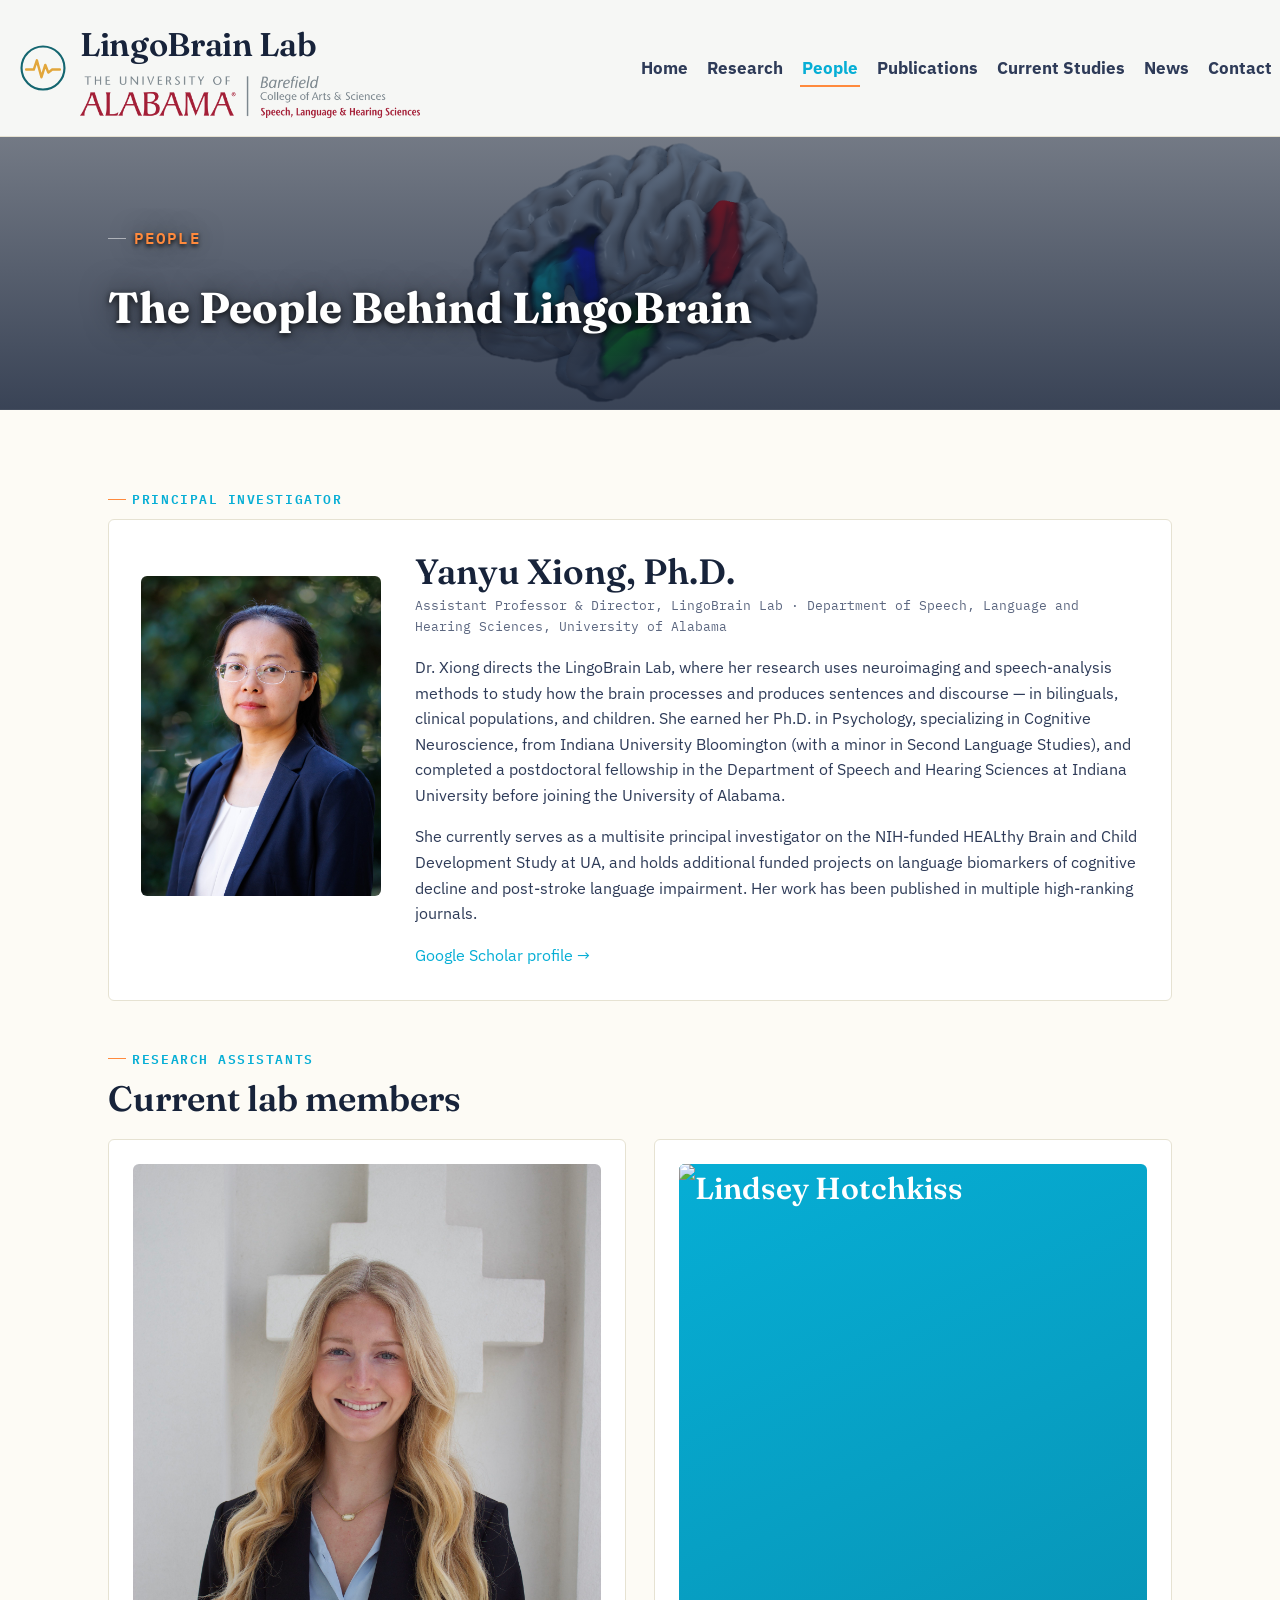
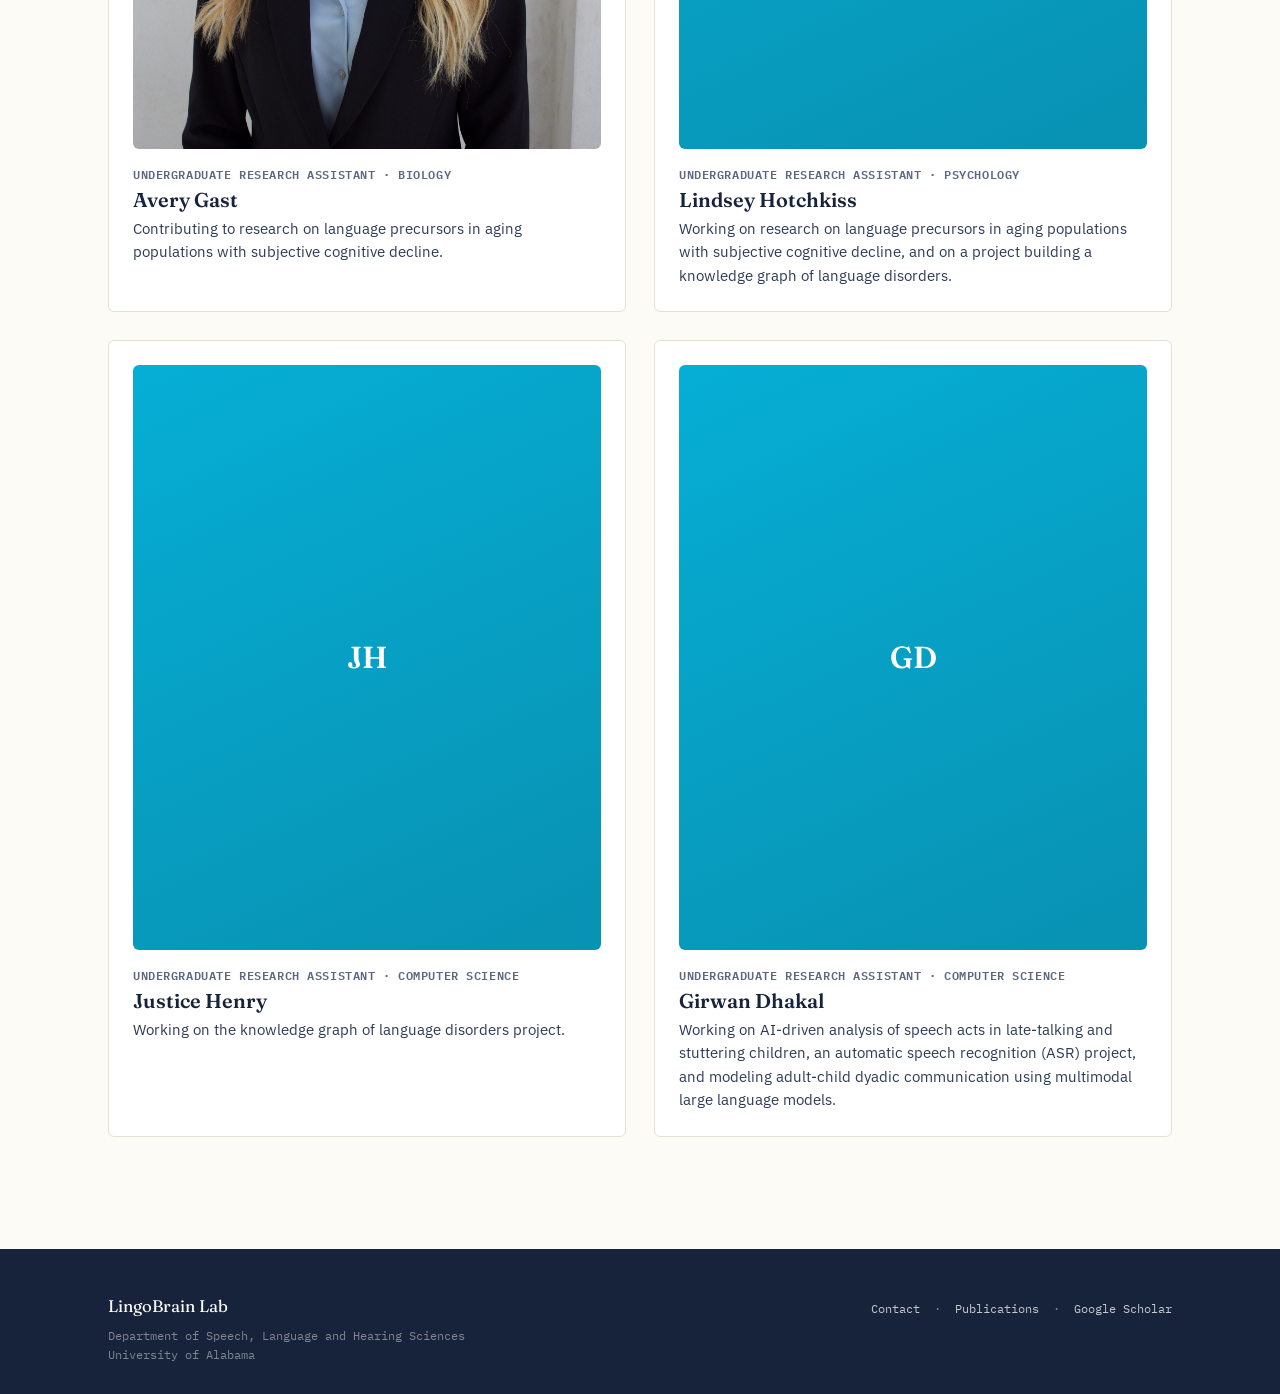
==== people.html @ 09fd590f "Update people.html" ====
<!DOCTYPE html>
<html lang="en">
<head>
<meta charset="UTF-8">
<meta name="viewport" content="width=device-width, initial-scale=1.0">
<title>People — LingoBrain Lab</title>
<link rel="preconnect" href="https://fonts.googleapis.com">
<link href="https://fonts.googleapis.com/css2?family=Fraunces:ital,wght@0,400;0,500;0,600;1,400&family=IBM+Plex+Sans:wght@400;500;600;700&family=IBM+Plex+Mono:wght@400;500&display=swap" rel="stylesheet">
<link rel="stylesheet" href="style.css">
</head>
<body>

<nav class="site-nav">
  <div class="nav-inner">
    <a href="index.html" class="brand">
      <svg width="36" height="36" viewBox="0 0 30 30" fill="none" xmlns="http://www.w3.org/2000/svg" aria-hidden="true">
        <circle cx="15" cy="15" r="14" stroke="#146670" stroke-width="1.4"/>
        <path d="M4 16 L9 16 L11 10 L14 21 L16.5 13 L18.5 18 L21 16 L26 16" stroke="#E2A63B" stroke-width="1.6" fill="none" stroke-linecap="round" stroke-linejoin="round"/>
      </svg>
      <span>LingoBrain Lab<img src="dept-logo.png" alt="Department of Speech, Language and Hearing Sciences, The University of Alabama" class="brand-logo"></span>
    </a>
    <button class="nav-toggle" aria-expanded="false">MENU</button>
    <ul class="nav-links">
      <li><a href="index.html">Home</a></li>
      <li><a href="research.html">Research</a></li>
      <li><a href="people.html" class="active">People</a></li>
      <li><a href="publications.html">Publications</a></li>
      <li><a href="studies.html">Current Studies</a></li>
      <li><a href="news.html">News</a></li>
      <li><a href="contact.html">Contact</a></li>
    </ul>
  </div>
</nav>

<header class="hero" style="padding-bottom:56px;">
  <div class="wrap">
    <span class="eyebrow">People</span>
    <h1 class="hero-title-oneline">The People Behind LingoBrain</h1>
  </div>
</header>

<section>
  <div class="wrap">
    <span class="eyebrow">Principal Investigator</span>
    <div class="pi-card">
      <img src="Yanyu.jpg" alt="Yanyu Xiong" class="pi-avatar"> 
      <div>
        <h2 style="margin-bottom:2px;">Yanyu Xiong, Ph.D.</h2>
        <p style="font-family:var(--font-mono); font-size:.82rem; color:var(--slate); margin-bottom:18px;">Assistant Professor &amp; Director, LingoBrain Lab · Department of Speech, Language and Hearing Sciences, University of Alabama</p>
        <p>Dr. Xiong directs the LingoBrain Lab, where her research uses neuroimaging and speech-analysis methods to study how the brain processes and produces sentences and discourse — in bilinguals, clinical populations, and children. She earned her Ph.D. in Psychology, specializing in Cognitive Neuroscience, from Indiana University Bloomington (with a minor in Second Language Studies), and completed a postdoctoral fellowship in the Department of Speech and Hearing Sciences at Indiana University before joining the University of Alabama.</p>
        <p>She currently serves as a multisite principal investigator on the NIH-funded HEALthy Brain and Child Development Study at UA, and holds additional funded projects on language biomarkers of cognitive decline and post-stroke language impairment. Her work has been published in multiple high-ranking journals.</p>
        <p style="margin-bottom:0;"><a href="https://scholar.google.com/citations?hl=en&user=e1KBEk8AAAAJ">Google Scholar profile →</a></p>
      </div>
    </div>

    <span class="eyebrow">Research Assistants</span>
    <h2>Current lab members</h2>

    <div class="team-grid">
      <div class="team-card">
        <img src="Avery.jpg" alt="Avery Gast" class="team-photo">
        <span class="role">Undergraduate Research Assistant · Biology</span>
        <h3>Avery Gast</h3>
        <p>Contributing to research on language precursors in aging populations with subjective cognitive decline.</p>
      </div>
      <div class="team-card">
        <img src="Lindsey_2.jpeg" alt="Lindsey Hotchkiss" class="team-photo">
        <span class="role">Undergraduate Research Assistant · Psychology</span>
        <h3>Lindsey Hotchkiss</h3>
        <p>Working on research on language precursors in aging populations with subjective cognitive decline, and on a project building a knowledge graph of language disorders.</p>
      </div>
      <div class="team-card">
        <div class="team-photo">JH</div>
        <span class="role">Undergraduate Research Assistant · Computer Science</span>
        <h3>Justice Henry</h3>
        <p>Working on the knowledge graph of language disorders project.</p>
      </div>
      <div class="team-card">
        <div class="team-photo">GD</div>
        <span class="role">Undergraduate Research Assistant · Computer Science</span>
        <h3>Girwan Dhakal</h3>
        <p>Working on AI-driven analysis of speech acts in late-talking and stuttering children, an automatic speech recognition (ASR) project, and modeling adult-child dyadic communication using multimodal large language models.</p>
      </div>
    </div>
  </div>
</section>

<footer>
  <div class="wrap">
    <div>
      <div class="f-brand">LingoBrain Lab</div>
      <div class="f-meta">Department of Speech, Language and Hearing Sciences<br>University of Alabama</div>
    </div>
    <div>
      <div class="f-meta">
        <a href="contact.html">Contact</a> &nbsp;·&nbsp;
        <a href="publications.html">Publications</a> &nbsp;·&nbsp;
        <a href="https://scholar.google.com/citations?hl=en&user=e1KBEk8AAAAJ">Google Scholar</a>
      </div>
    </div>
  </div>
</footer>

<script src="script.js"></script>
</body>
</html>
---- style.css ----
/* ============================================
   LingoBrain Lab — Design tokens
   ============================================ */
:root{
  --ink: #17233A;
  --ink-soft: #2E3B58;
  --paper: #FDFBF5;
  --paper-dim: #F4F0E2;
  --panel: #FFFFFF;
  --teal: #06AED5;
  --teal-deep: #0891B2;
  --teal-mist: #E0F7FA;
  --amber: #FF8A3D;
  --rose: #E15B7C;
  --slate: #5C6780;
  --line: #E6E2D2;

  --font-display: "Fraunces", Georgia, serif;
  --font-body: "IBM Plex Sans", -apple-system, BlinkMacSystemFont, sans-serif;
  --font-mono: "IBM Plex Mono", ui-monospace, SFMono-Regular, monospace;

  --max: 1120px;
  --radius: 6px;
}

*{ box-sizing: border-box; }
html{ scroll-behavior: smooth; }
body{
  margin:0;
  background: var(--paper);
  color: var(--ink);
  font-family: var(--font-body);
  font-size: 16px;
  line-height: 1.6;
  -webkit-font-smoothing: antialiased;
}
img{ max-width:100%; display:block; }
a{ color: var(--teal); text-decoration: none; }
a:hover{ text-decoration: underline; }
a:focus-visible, button:focus-visible{
  outline: 2px solid var(--amber);
  outline-offset: 3px;
}

.wrap{ max-width: var(--max); margin: 0 auto; padding: 0 28px; }

h1,h2,h3,h4{
  font-family: var(--font-display);
  font-weight: 600;
  line-height: 1.15;
  margin: 0 0 .5em;
  color: var(--ink);
}
h1{ font-size: clamp(2.2rem, 4.5vw, 3.4rem); font-weight: 500; }
h2{ font-size: clamp(1.6rem, 3vw, 2.2rem); }
.h2-tight{
  font-size: clamp(1.15rem, 2.4vw, 2.2rem);
  white-space: nowrap;
}
@media (max-width: 640px){
  .h2-tight{ white-space: normal; }
}
h3{ font-size: 1.25rem; }
p{ margin: 0 0 1em; color: var(--ink-soft); }
.eyebrow{
  font-family: var(--font-mono);
  font-size: .8rem;
  font-weight: 600;
  letter-spacing: .12em;
  text-transform: uppercase;
  color: var(--teal);
  display: inline-flex;
  align-items: center;
  gap: .5em;
  margin-bottom: .75em;
}
.eyebrow::before{
  content:"";
  width: 18px; height: 1px;
  background: var(--amber);
  display:inline-block;
}

/* ============================================
   Nav
   ============================================ */
.site-nav{
  position: sticky; top:0; z-index: 50;
  background: rgba(246,247,245,0.92);
  backdrop-filter: blur(8px);
  border-bottom: 1px solid var(--line);
}
.nav-inner{
  max-width: 1300px; margin: 0 auto; padding: 18px 6px 18px 20px;
  display:flex; align-items:center; justify-content:space-between;
}
.brand{
  display:flex; align-items:center; gap:14px;
  font-family: var(--font-display); font-weight:600; font-size:2.05rem;
  color: var(--ink); text-decoration:none;
  letter-spacing: -.01em;
}
.brand:hover{ text-decoration:none; }
.brand svg{ flex-shrink:0; width:46px; height:46px; }
.brand-logo{
  display:block; width:340px; height:auto; margin-top:6px;
}
.nav-links{ display:flex; gap: 15px; list-style:none; margin:0; padding:0; flex-wrap:wrap; }
.nav-links li{ white-space: nowrap; }
.nav-links a{
  color: var(--ink-soft); font-size:1.06rem; font-weight:700;
  padding: 6px 2px; border-bottom: 2px solid transparent;
  white-space: nowrap;
}
.nav-links a:hover{ text-decoration:none; color: var(--teal); }
.nav-links a.active{ color: var(--teal); border-bottom-color: var(--amber); }
.nav-toggle{ display:none; }

@media (max-width: 760px){
  .nav-links{
    position:fixed; inset: 60px 0 auto 0; background: var(--paper);
    flex-direction:column; padding: 18px 28px; gap: 4px;
    border-bottom: 1px solid var(--line);
    transform: translateY(-120%); transition: transform .25s ease;
  }
  .nav-links.open{ transform: translateY(0); }
  .nav-links a{ padding: 10px 0; border-bottom: 1px solid var(--line); }
  .nav-toggle{
    display:block; background:none; border:1px solid var(--line);
    border-radius: var(--radius); width:38px; height:34px; cursor:pointer;
  }
  .nav-toggle span, .nav-toggle::before, .nav-toggle::after{ display:none; }
  .nav-toggle{ font-family: var(--font-mono); font-size:.7rem; color: var(--ink); }
}

/* ============================================
   Hero
   ============================================ */
.hero{
  background:
    linear-gradient(180deg, rgba(23,35,58,0.6) 0%, rgba(23,35,58,0.85) 100%),
    url('hero-brain.png');
  background-size: cover, contain;
  background-position: center, center 60%;
  background-repeat: no-repeat, no-repeat;
  color: #fff; padding: 88px 0 0;
}
.hero .wrap{ display:grid; gap: 20px; }
.hero .eyebrow{ color: var(--amber); font-size: clamp(0.82rem, 1.6vw, 1rem); letter-spacing:.07em; text-shadow: 0 2px 4px rgba(0,0,0,.9), 0 0 24px rgba(0,0,0,.6); }
.hero .eyebrow::before{ background: #fff; opacity:.5; }
.hero h1{ color:#fff; max-width: 16ch; text-shadow: 0 2px 6px rgba(0,0,0,.85), 0 0 30px rgba(0,0,0,.55); }
.hero-title-oneline{
  color: #fff;
  font-weight: 700;
  max-width: none;
  font-size: clamp(1.7rem, 3.6vw, 2.7rem);
  text-shadow: 0 2px 6px rgba(0,0,0,.85), 0 0 30px rgba(0,0,0,.55);
}
@media (min-width: 861px){
  .hero-title-oneline{ white-space: nowrap; }
}
.hero .lede{
  font-family: var(--font-display); font-style: italic; font-weight:400;
  font-size: clamp(1.15rem, 1.8vw, 1.4rem);
  color: #FFFFFF; max-width: 46ch; margin: 6px 0 28px;
  text-shadow: 0 2px 5px rgba(0,0,0,.9), 0 0 22px rgba(0,0,0,.6);
}
.hero-actions{
  display:flex; align-items:center; justify-content:flex-start;
  gap:32px; margin-bottom: 40px; flex-wrap:wrap;
}
.hero-actions-buttons{ display:flex; gap:14px; flex-wrap:wrap; }

.btn{
  display:inline-flex; align-items:center; gap:8px;
  font-family: var(--font-body); font-weight:700; font-size:.92rem;
  padding: 11px 20px; border-radius: var(--radius);
  border: 1px solid transparent; cursor:pointer;
}
.btn-primary{ background: var(--amber); color: var(--ink); }
.btn-primary:hover{ background:#EEB552; text-decoration:none; }
.btn-ghost{ border-color: rgba(255,255,255,.35); color:#fff; }
.btn-ghost:hover{ background: rgba(255,255,255,.08); text-decoration:none; }

.equip-fig{ display:flex; flex-direction:column; align-items:center; gap:10px; }
.equip-fig svg{ width: 108px; height:auto; }
.equip-fig .equip-label{
  font-family: var(--font-mono); font-size:.68rem; font-weight:600;
  letter-spacing:.14em; text-transform:uppercase; color: var(--slate);
}
.approach-body{ margin-top: 28px; display:flex; flex-direction:column; gap: 32px; }
.approach-figs{
  display:flex; flex-direction:row; align-items:center; justify-content:space-evenly;
  gap: 40px; flex-wrap:wrap;
  padding: 18px 24px; background: var(--teal-mist); border-radius: 12px;
  border: 1px solid rgba(14,165,171,0.18);
}
.approach-figs .equip-fig{ display:flex; flex-direction:column; align-items:center; gap:12px; }
.approach-figs .equip-fig svg{ width:auto; height: 160px; }
.approach-figs .equip-fig-eeg svg{ height: 172px; }
.approach-text{ }
.approach-text .lead-text{ max-width: none; }
@media (max-width: 560px){
  .approach-figs{ gap:22px; padding:16px 20px; justify-content:center; }
  .approach-figs .equip-fig svg{ height:110px; }
  .approach-figs .equip-fig-eeg svg{ height:122px; }
}

/* ============================================
   Sections / generic
   ============================================ */
section{ padding: 72px 0; }
.section-tight{ padding: 48px 0; }
.section-alt{ background: var(--panel); border-top:1px solid var(--line); border-bottom:1px solid var(--line); }
.lead-text{ font-size:1.08rem; max-width: 62ch; }
.intersection-text{ max-width: 92ch; }
.join-us-text{ max-width: 108ch; }

.grid-3{ display:grid; grid-template-columns: repeat(3,1fr); gap: 26px; }
.grid-2{ display:grid; grid-template-columns: repeat(2,1fr); gap: 26px; }
@media (max-width: 860px){
  .grid-3{ grid-template-columns: 1fr; }
  .grid-2{ grid-template-columns: 1fr; }
}

.card{
  background: var(--panel); border:1px solid var(--line); border-radius: var(--radius);
  padding: 26px;
}
.card .tag{
  font-family: var(--font-mono); font-size:.7rem; font-weight:600; letter-spacing:.08em;
  text-transform:uppercase; color: var(--teal);
  background: var(--teal-mist); padding:3px 9px; border-radius: 3px;
  display:inline-block; margin-bottom:12px;
}

/* Current Studies page */
.studies-grid{
  display:grid; grid-template-columns: repeat(2, 1fr); gap: 30px;
}
.study-card{
  background: var(--panel); border:1px solid var(--line); border-radius: 12px;
  padding: 28px; border-top: 4px solid var(--line);
  box-shadow: 0 1px 3px rgba(23,35,58,0.04);
  transition: box-shadow .2s ease, transform .2s ease;
}
.study-card:hover{
  box-shadow: 0 12px 28px rgba(23,35,58,0.1);
  transform: translateY(-3px);
}
.study-accent-teal{ border-top-color: var(--teal); }
.study-accent-amber{ border-top-color: var(--amber); }
.study-accent-rose{ border-top-color: var(--rose); }
.study-card-header{
  display:flex; align-items:center; justify-content:space-between;
  flex-wrap:wrap; gap:8px; margin-bottom:10px;
}
.study-card .tag{
  font-family: var(--font-mono); font-size:.7rem; font-weight:600; letter-spacing:.08em;
  text-transform:uppercase; color: var(--teal);
  background: var(--teal-mist); padding:3px 9px; border-radius: 3px;
  display:inline-flex; align-items:center; margin-bottom:0;
}
.study-accent-amber .tag{ color: var(--amber); background: rgba(255,138,61,0.12); }
.study-accent-rose .tag{ color: var(--rose); background: rgba(225,91,124,0.12); }
.study-status{
  display:inline-flex; align-items:center; gap:6px;
  font-family: var(--font-mono); font-size:.66rem; font-weight:600;
  letter-spacing:.05em; text-transform:uppercase; color:#2E9B4F;
}
.status-dot{
  width:7px; height:7px; border-radius:50%; background:#2EA043; flex-shrink:0;
  box-shadow: 0 0 0 0 rgba(46,160,67,.5);
  animation: statusPulse 2s infinite;
}
@keyframes statusPulse{
  0%{ box-shadow: 0 0 0 0 rgba(46,160,67,.5); }
  70%{ box-shadow: 0 0 0 6px rgba(46,160,67,0); }
  100%{ box-shadow: 0 0 0 0 rgba(46,160,67,0); }
}
.study-contact-btn{
  display:inline-flex; align-items:center; gap:6px;
  font-family: var(--font-body); font-weight:700; font-size:.85rem;
  padding: 9px 18px; border-radius: var(--radius);
  border: 1.5px solid var(--teal); color: var(--teal); background: var(--panel);
  transition: background .15s ease, color .15s ease;
}
.study-contact-btn:hover{ background: var(--teal); color:#fff; text-decoration:none; }
.study-accent-amber .study-contact-btn{ border-color: var(--amber); color: var(--amber); }
.study-accent-amber .study-contact-btn:hover{ background: var(--amber); color:#fff; }
.study-accent-rose .study-contact-btn{ border-color: var(--rose); color: var(--rose); }
.study-accent-rose .study-contact-btn:hover{ background: var(--rose); color:#fff; }
.study-card h3{ margin-bottom:18px; font-size:1.1rem; font-weight:700; }
.study-field{ margin-bottom:16px; }
.study-field:last-child{ margin-bottom:0; }
.study-label{
  font-family: var(--font-mono); font-size:.68rem; font-weight:600;
  letter-spacing:.1em; text-transform:uppercase; color: var(--slate);
  display:block; margin-bottom:6px;
}
.study-field ul{ margin:0; padding-left: 18px; }
.study-field li{
  font-size:.92rem; color: var(--ink-soft); margin-bottom:4px; line-height:1.45;
}
.study-field li:last-child{ margin-bottom:0; }
@media (max-width: 760px){
  .studies-grid{ grid-template-columns: 1fr; }
}

/* Pillars (Research areas on home) */
.pillar-icon{ width:34px; height:34px; margin-bottom:14px; color: var(--teal); }

/* People */
.team-grid{
  display:grid; grid-template-columns: repeat(2, 1fr); gap: 28px; margin-top: 20px;
}
.team-card{
  background: var(--panel); border:1px solid var(--line); border-radius: var(--radius);
  padding: 24px;
}
.team-photo{
  width:100%; aspect-ratio: 4/5; border-radius: var(--radius);
  background: linear-gradient(155deg, var(--teal), var(--teal-deep));
  color:#fff; display:flex; align-items:center; justify-content:center;
  font-family: var(--font-display); font-weight:600; font-size:1.9rem;
  margin-bottom: 16px;
}
img.team-photo{ object-fit: cover; }
.team-card .role{
  font-family: var(--font-mono); font-size:.72rem; font-weight:600; letter-spacing:.05em;
  text-transform:uppercase; color: var(--slate); margin-bottom:4px; display:block;
}
.team-card h3{ margin-bottom:6px; }
.team-card p{ margin-bottom:0; font-size:.92rem; }
@media (max-width: 640px){
  .team-grid{ grid-template-columns: 1fr; }
}

.pi-card{
  display:grid; grid-template-columns: 240px 1fr; gap:34px; align-items:start;
  background: var(--panel); border:1px solid var(--line); border-radius: var(--radius);
  padding: 32px; margin-bottom: 40px;
}
.pi-avatar{
  width:100%; aspect-ratio: 3/4; border-radius: var(--radius);
  background: linear-gradient(155deg, var(--teal), var(--teal-deep));
  color:#fff; display:flex; align-items:center; justify-content:center;
  font-family: var(--font-display); font-size: 2.6rem; font-weight:600;
}
img.pi-avatar{ object-fit: cover; object-position: center 50%; margin-top: 24px; }
@media (max-width: 640px){ .pi-card{ grid-template-columns: 1fr; } .pi-avatar{ max-width:140px; } }

/* Publications */
.pub-list{ list-style:none; margin:0; padding:0; }
.pub-item{
  padding: 18px 0; border-bottom: 1px solid var(--line);
  display:grid; grid-template-columns: 64px 1fr; gap: 20px;
}
.pub-item:first-child{ padding-top:0; }
.pub-year{
  font-family: var(--font-mono); font-size:.85rem; color: var(--teal);
  padding-top: 3px;
}
.pub-cite{
  color: var(--ink); margin: 0; font-size:.98rem;
  padding-left: 1.6em; text-indent: -1.6em; line-height:1.65;
}
.pub-cite em{ font-style: italic; }
.pub-link{
  display:inline-block; margin: 6px 0 0 1.6em; font-size:.82rem; font-weight:600;
  color: var(--teal);
}
.pub-status{
  font-family: var(--font-mono); font-size:.68rem; font-weight:600; text-transform:uppercase;
  letter-spacing:.06em; color: var(--amber); margin-left: 8px;
}
@media (max-width:640px){
  .pub-item{ grid-template-columns: 1fr; gap:4px; }
}

.filter-row{ display:flex; gap:10px; flex-wrap:wrap; margin-bottom: 30px; }
.filter-btn{
  font-family: var(--font-mono); font-size:.75rem; font-weight:600; text-transform:uppercase; letter-spacing:.05em;
  padding: 7px 14px; border-radius: 20px; border:1px solid var(--line);
  background: var(--panel); color: var(--slate); cursor:pointer;
}
.filter-btn.active, .filter-btn:hover{ border-color: var(--teal); color: var(--teal); }

/* News */
.news-item{
  display:grid; grid-template-columns: 130px 1fr; gap: 24px;
  padding: 26px 0; border-bottom: 1px solid var(--line);
}
.news-item:first-child{ padding-top:0; }
.news-date{ font-family: var(--font-mono); font-size:.8rem; color: var(--slate); }
@media (max-width:640px){ .news-item{ grid-template-columns:1fr; gap:6px; } }

/* Contact */
.contact-grid{ display:grid; grid-template-columns: 1.1fr .9fr; gap: 48px; }
@media (max-width:860px){ .contact-grid{ grid-template-columns:1fr; } }
.contact-block{ margin-bottom: 22px; }
.contact-block .label{
  font-family: var(--font-mono); font-size:.72rem; font-weight:600; text-transform:uppercase;
  letter-spacing:.06em; color: var(--teal); display:block; margin-bottom:6px;
}
.map-frame{
  border:1px solid var(--line); border-radius: var(--radius); overflow:hidden; height: 320px;
}
.map-frame iframe{ width:100%; height:100%; border:0; }

/* Placeholder note (for the PI to notice easily what still needs content) */
.todo-note{
  font-family: var(--font-mono); font-size:.78rem; color: var(--amber);
  background: rgba(226,166,59,.1); border:1px dashed var(--amber);
  padding: 10px 14px; border-radius: var(--radius); margin: 10px 0 24px;
}

/* Footer */
footer{
  background: var(--ink); color: rgba(255,255,255,.7);
  padding: 44px 0 30px; margin-top: 40px;
}
footer .wrap{ display:flex; justify-content:space-between; flex-wrap:wrap; gap:20px; }
footer .f-brand{ color:#fff; font-family: var(--font-display); font-size:1.05rem; }
footer a{ color: rgba(255,255,255,.75); }
footer .f-meta{ font-family: var(--font-mono); font-size:.75rem; color: rgba(255,255,255,.45); margin-top:6px; }

@media (max-width: 560px){
  .hero-actions{ justify-content:flex-start; }
}
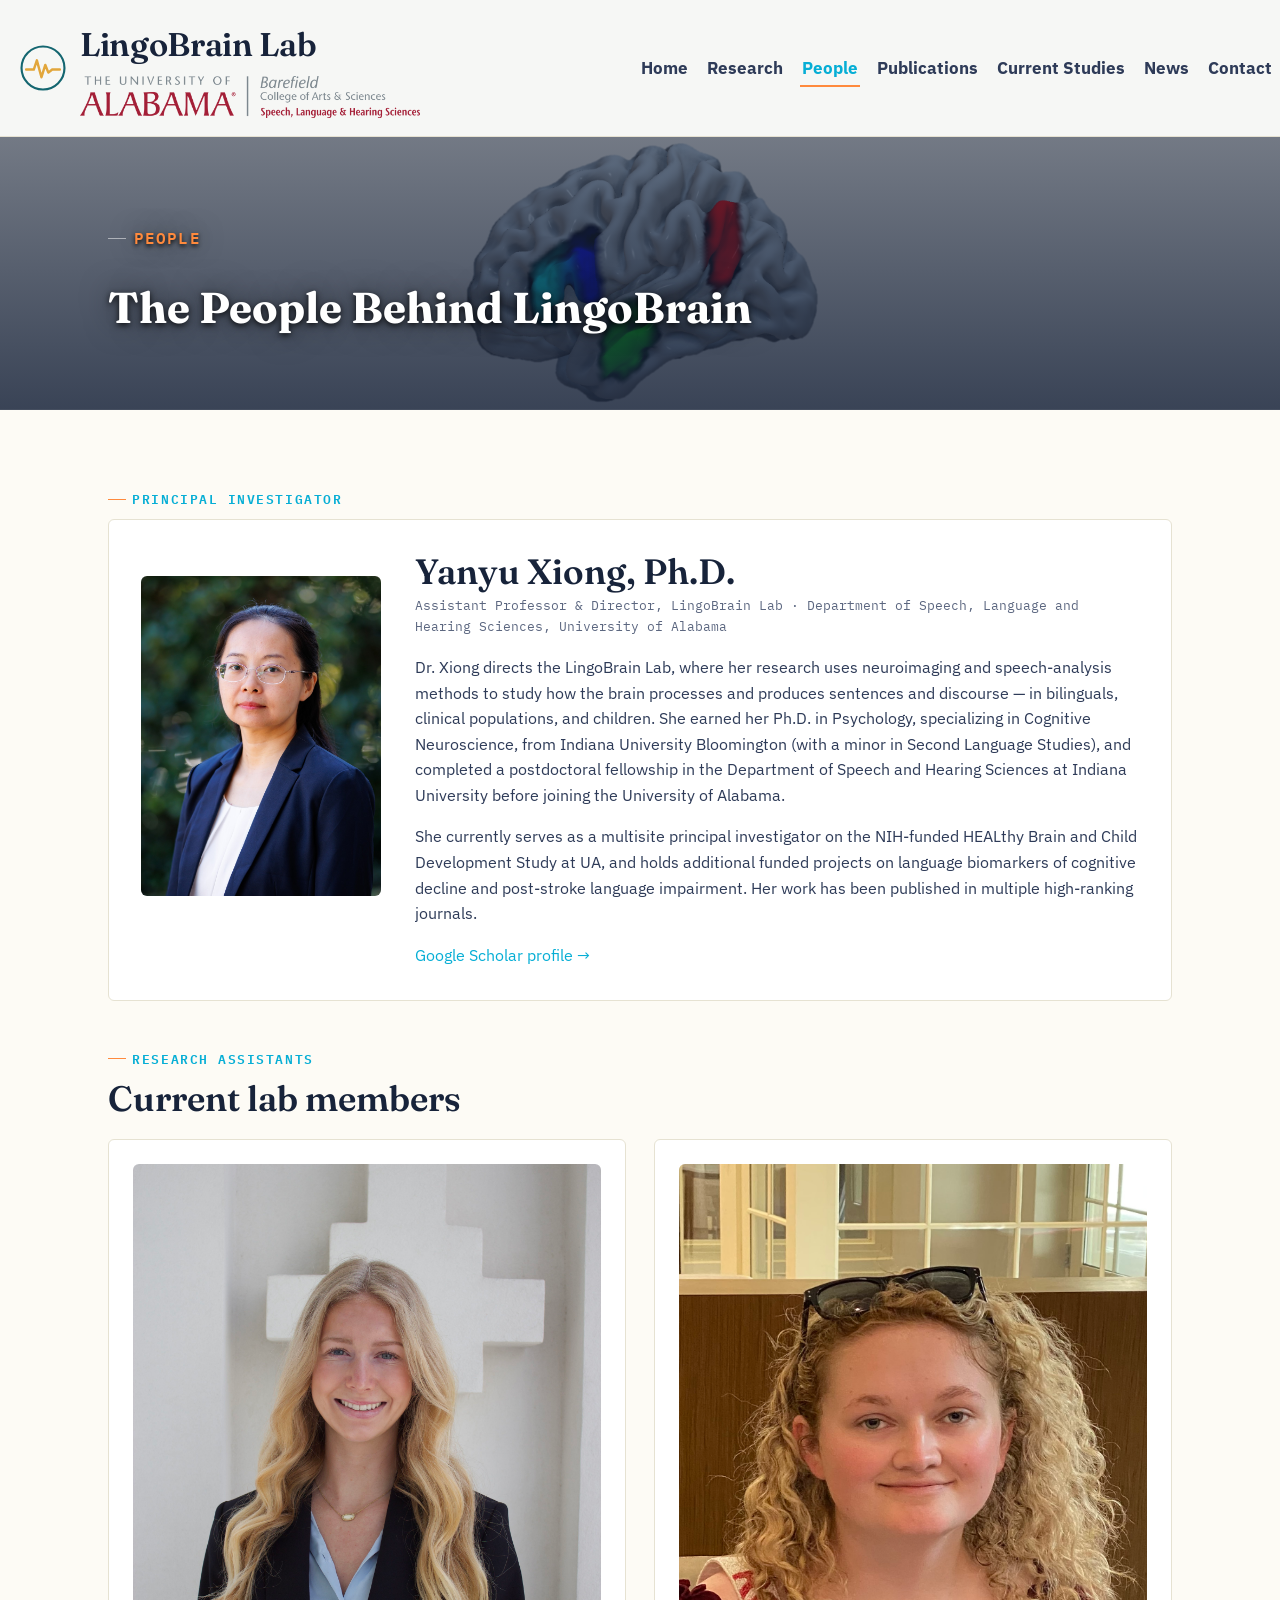
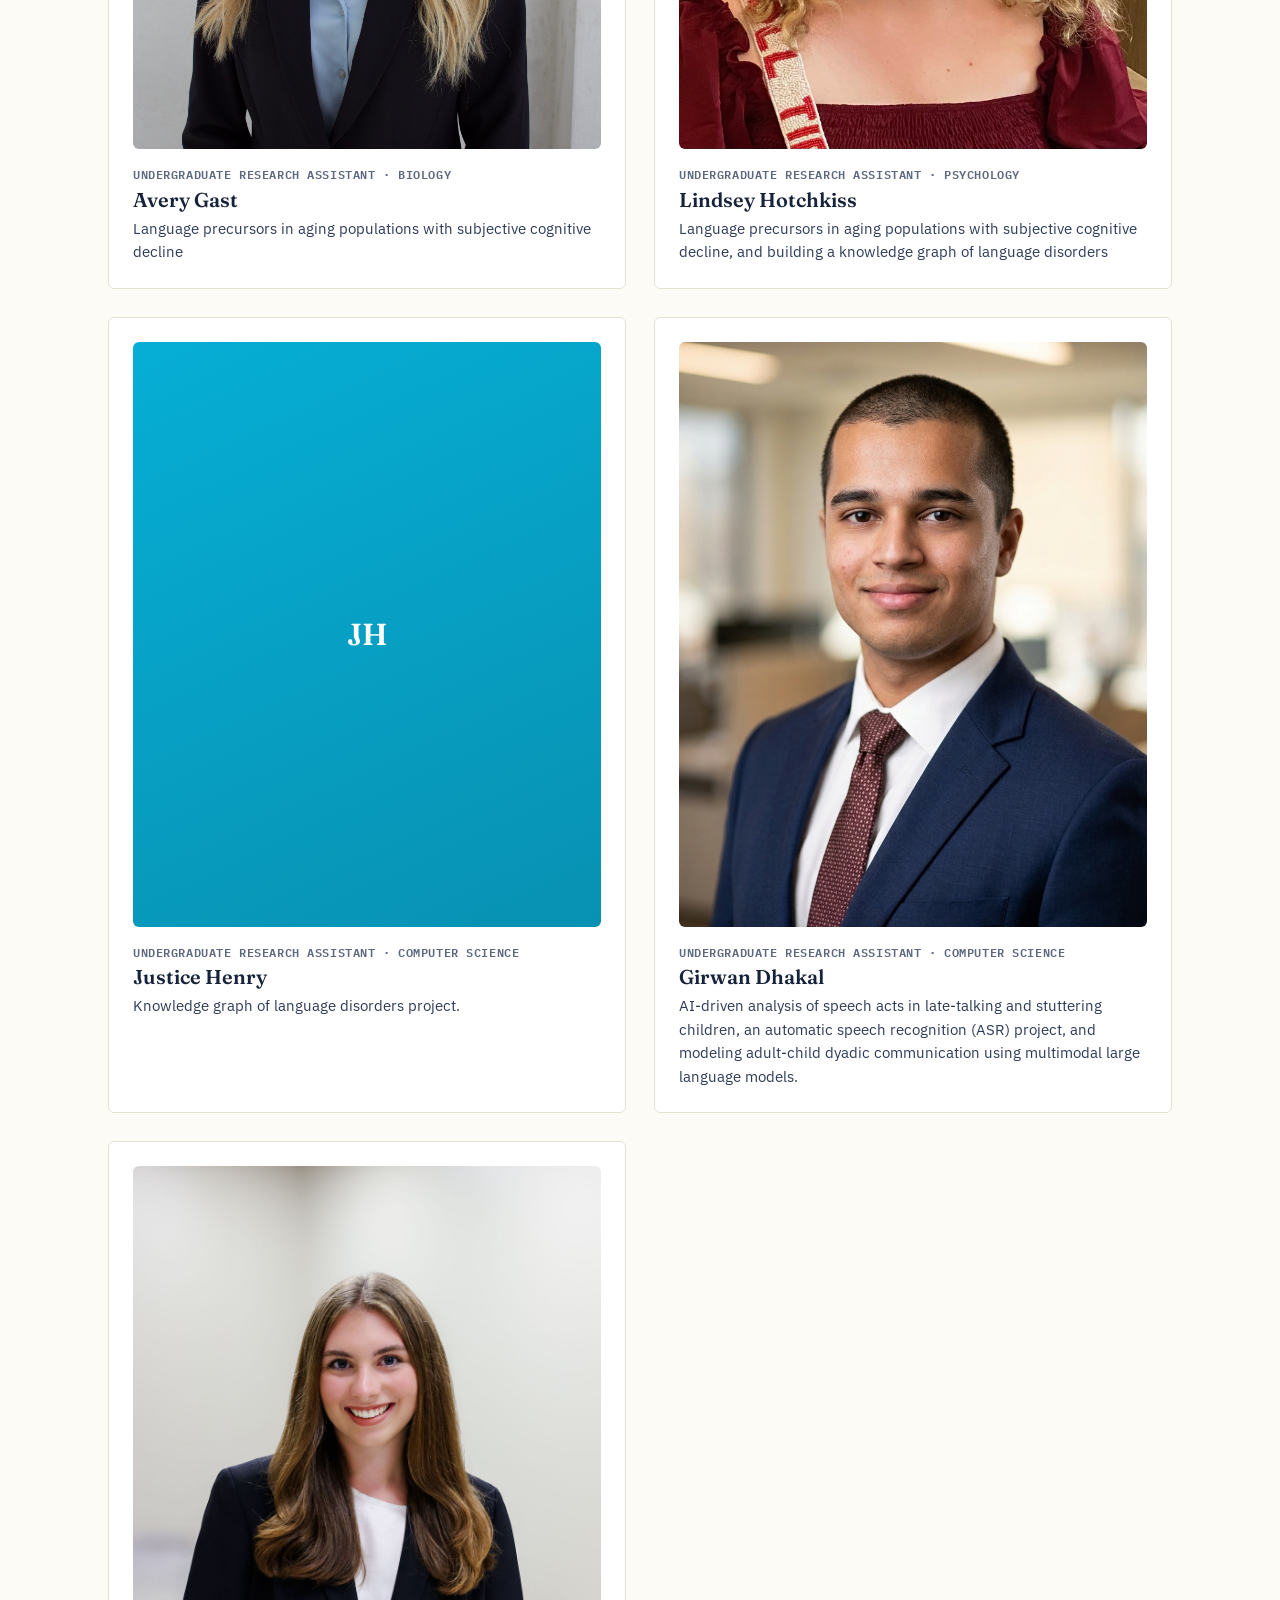
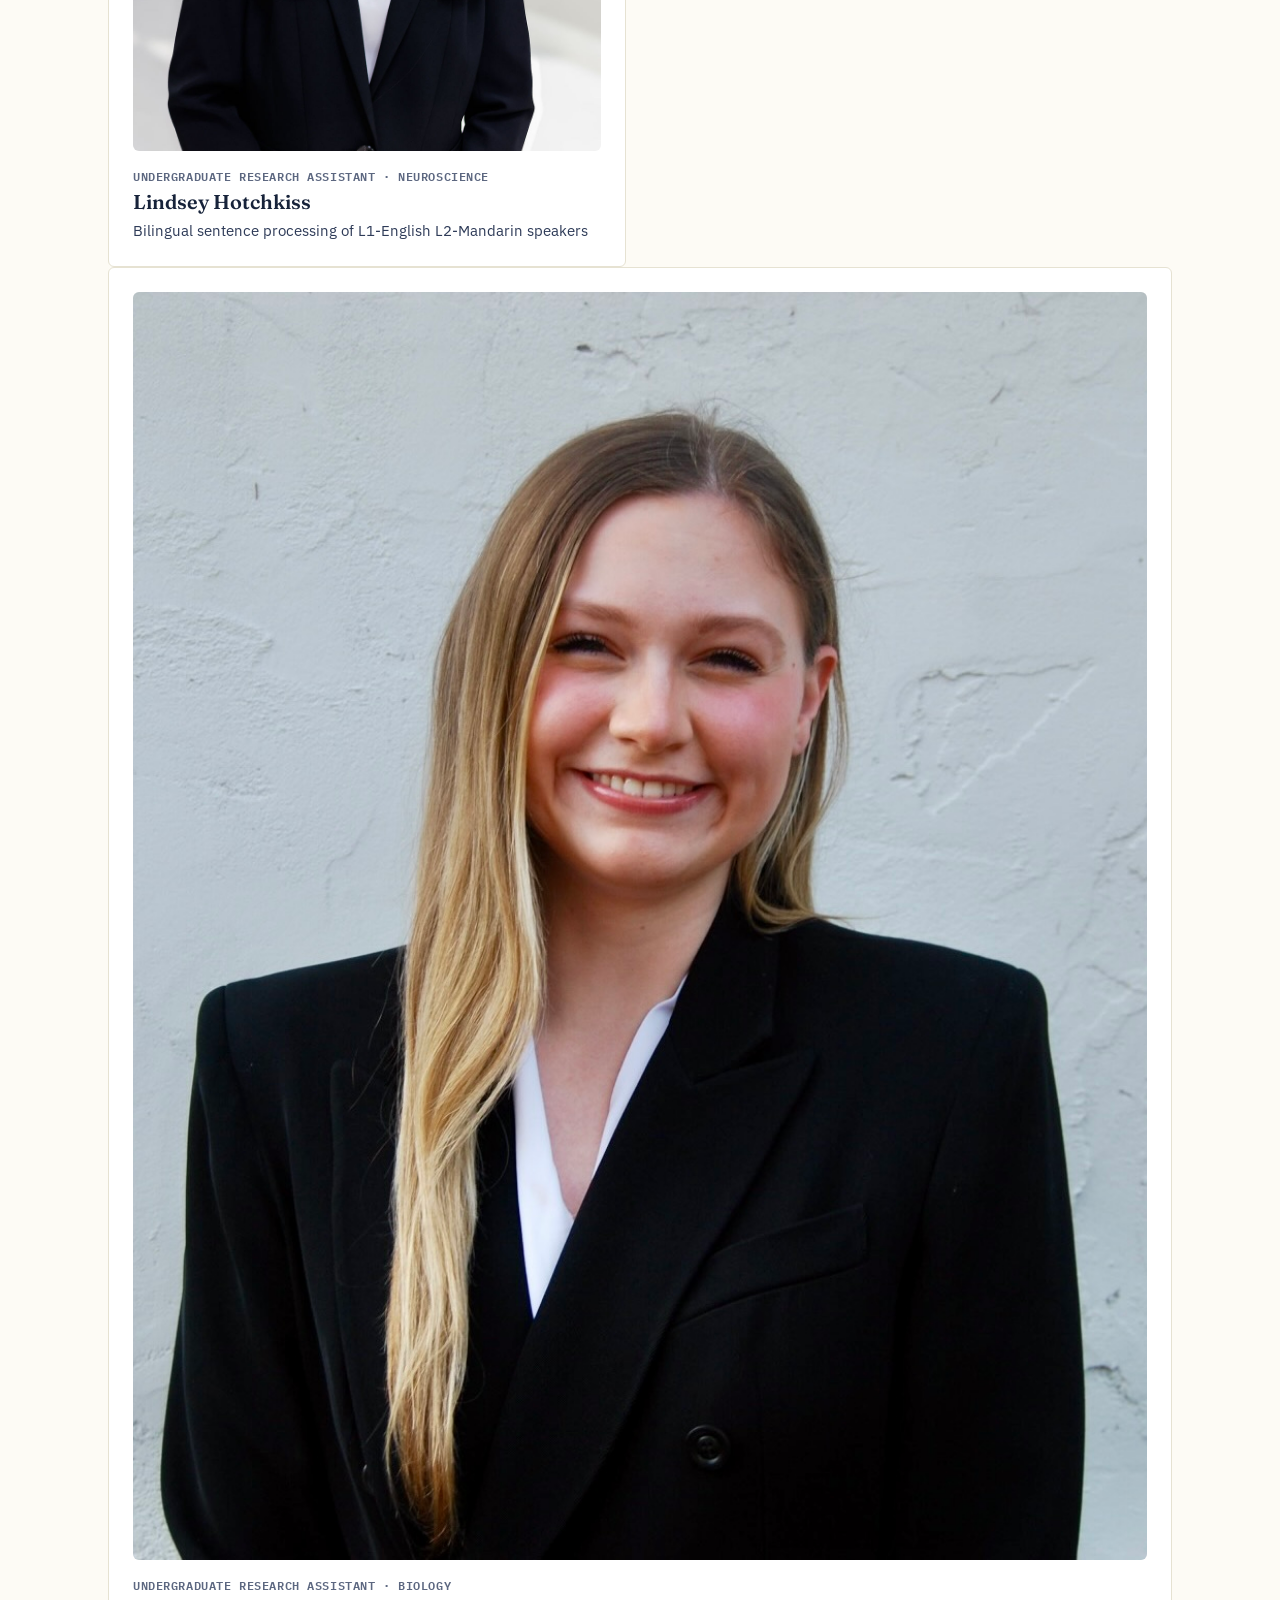
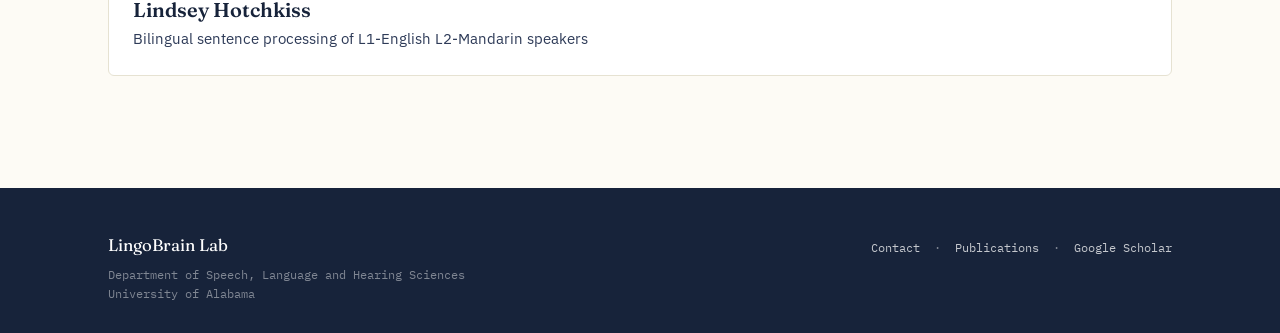
==== commit eabae8cf: "Add files via upload" ====
--- a/people.html
+++ b/people.html
@@ -61,25 +61,38 @@
         <img src="Avery.jpg" alt="Avery Gast" class="team-photo">
         <span class="role">Undergraduate Research Assistant · Biology</span>
         <h3>Avery Gast</h3>
-        <p>Contributing to research on language precursors in aging populations with subjective cognitive decline.</p>
+        <p>Language precursors in aging populations with subjective cognitive decline</p>
       </div>
       <div class="team-card">
         <img src="Lindsey_2.jpeg" alt="Lindsey Hotchkiss" class="team-photo">
         <span class="role">Undergraduate Research Assistant · Psychology</span>
         <h3>Lindsey Hotchkiss</h3>
-        <p>Working on research on language precursors in aging populations with subjective cognitive decline, and on a project building a knowledge graph of language disorders.</p>
+        <p>Language precursors in aging populations with subjective cognitive decline, and building a knowledge graph of language disorders</p>
       </div>
       <div class="team-card">
         <div class="team-photo">JH</div>
         <span class="role">Undergraduate Research Assistant · Computer Science</span>
         <h3>Justice Henry</h3>
-        <p>Working on the knowledge graph of language disorders project.</p>
+        <p>Knowledge graph of language disorders project.</p>
       </div>
       <div class="team-card">
-        <div class="team-photo">GD</div>
+        <img src="Girwan Dhakal.png" alt="Girwan Dhakal" class="team-photo">
         <span class="role">Undergraduate Research Assistant · Computer Science</span>
         <h3>Girwan Dhakal</h3>
-        <p>Working on AI-driven analysis of speech acts in late-talking and stuttering children, an automatic speech recognition (ASR) project, and modeling adult-child dyadic communication using multimodal large language models.</p>
+        <p>AI-driven analysis of speech acts in late-talking and stuttering children, an automatic speech recognition (ASR) project, and modeling adult-child dyadic communication using multimodal large language models.</p>
+      </div>
+        <div class="team-card">
+        <img src="Savannah Sempier.JPG" alt="Savannah Sempier" class="team-photo">
+        <span class="role">Undergraduate Research Assistant · Neuroscience</span>
+        <h3>Lindsey Hotchkiss</h3>
+        <p>Bilingual sentence processing of L1-English L2-Mandarin speakers</p>
+      </div>
+      </div>
+        <div class="team-card">
+        <img src="Ava Garner.jpeg" alt="Ava Garner" class="team-photo">
+        <span class="role">Undergraduate Research Assistant · Biology</span>
+        <h3>Lindsey Hotchkiss</h3>
+        <p>Bilingual sentence processing of L1-English L2-Mandarin speakers</p>
       </div>
     </div>
   </div>
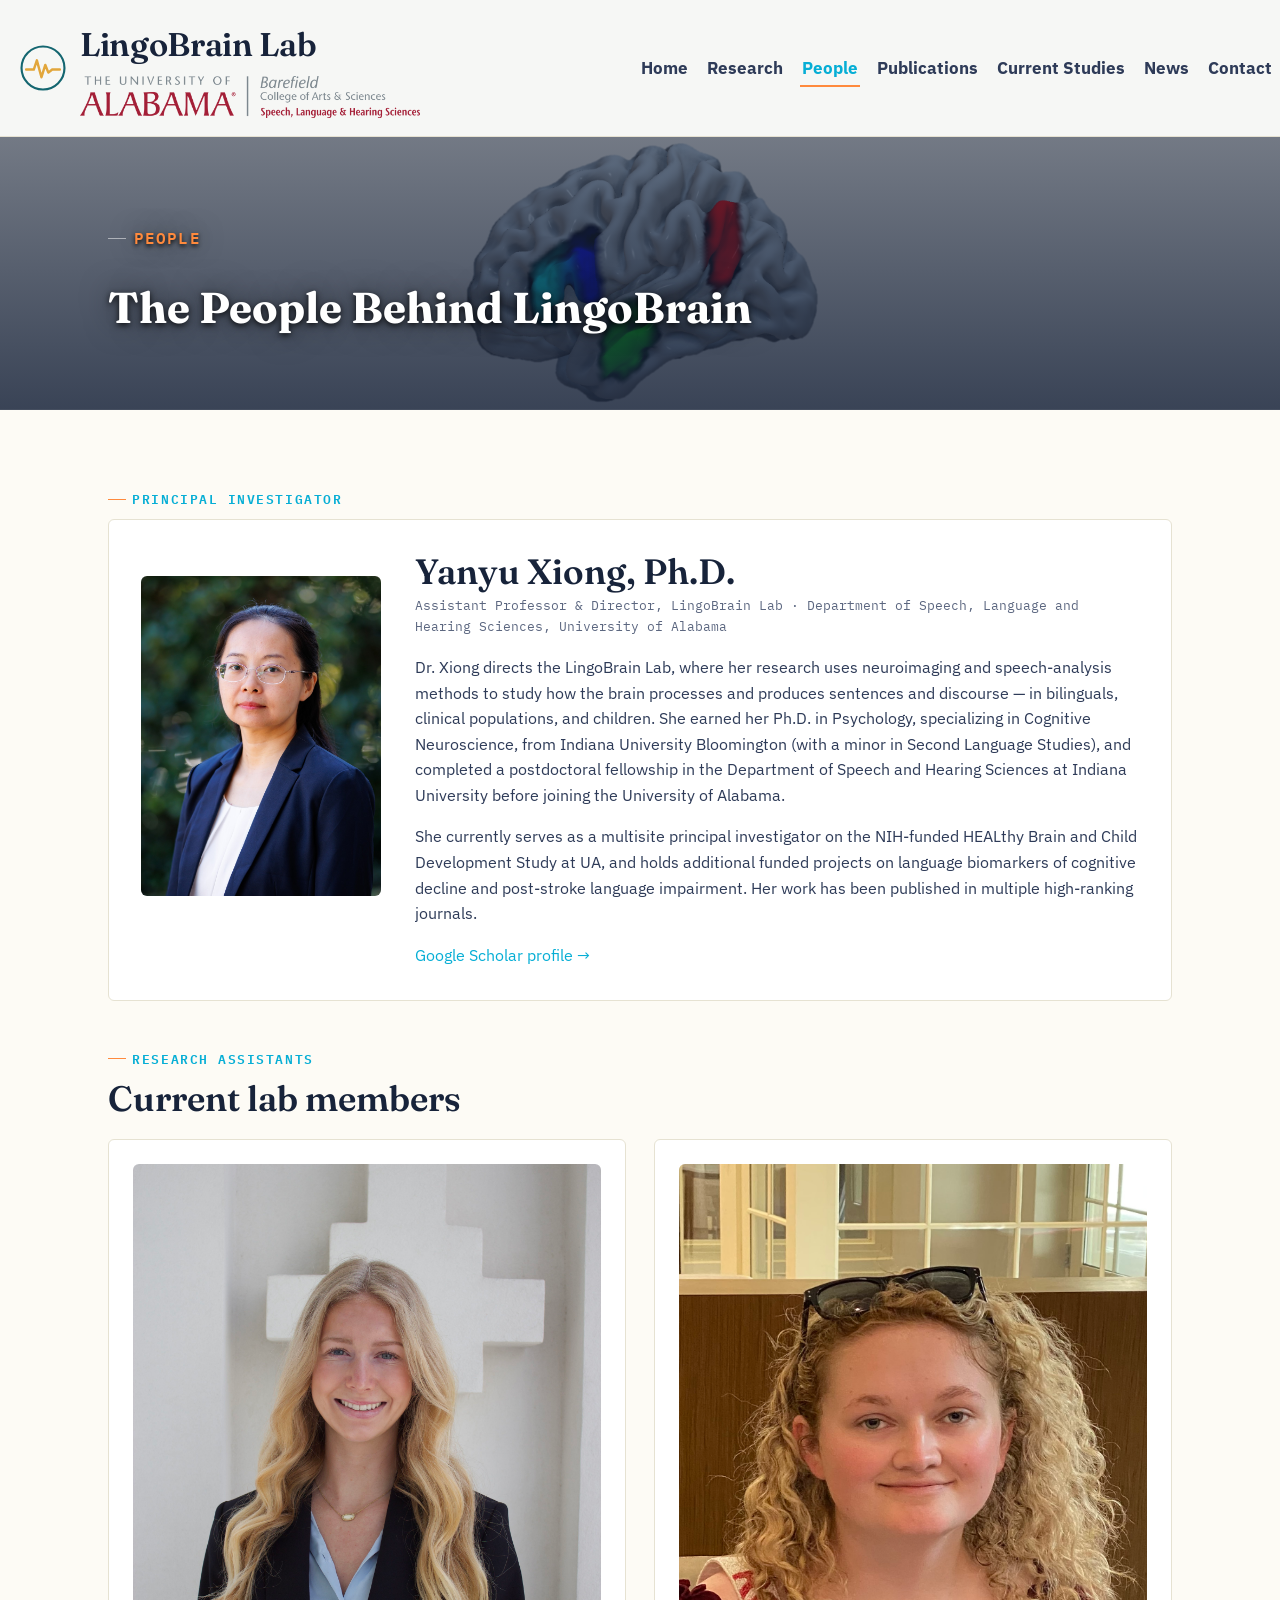
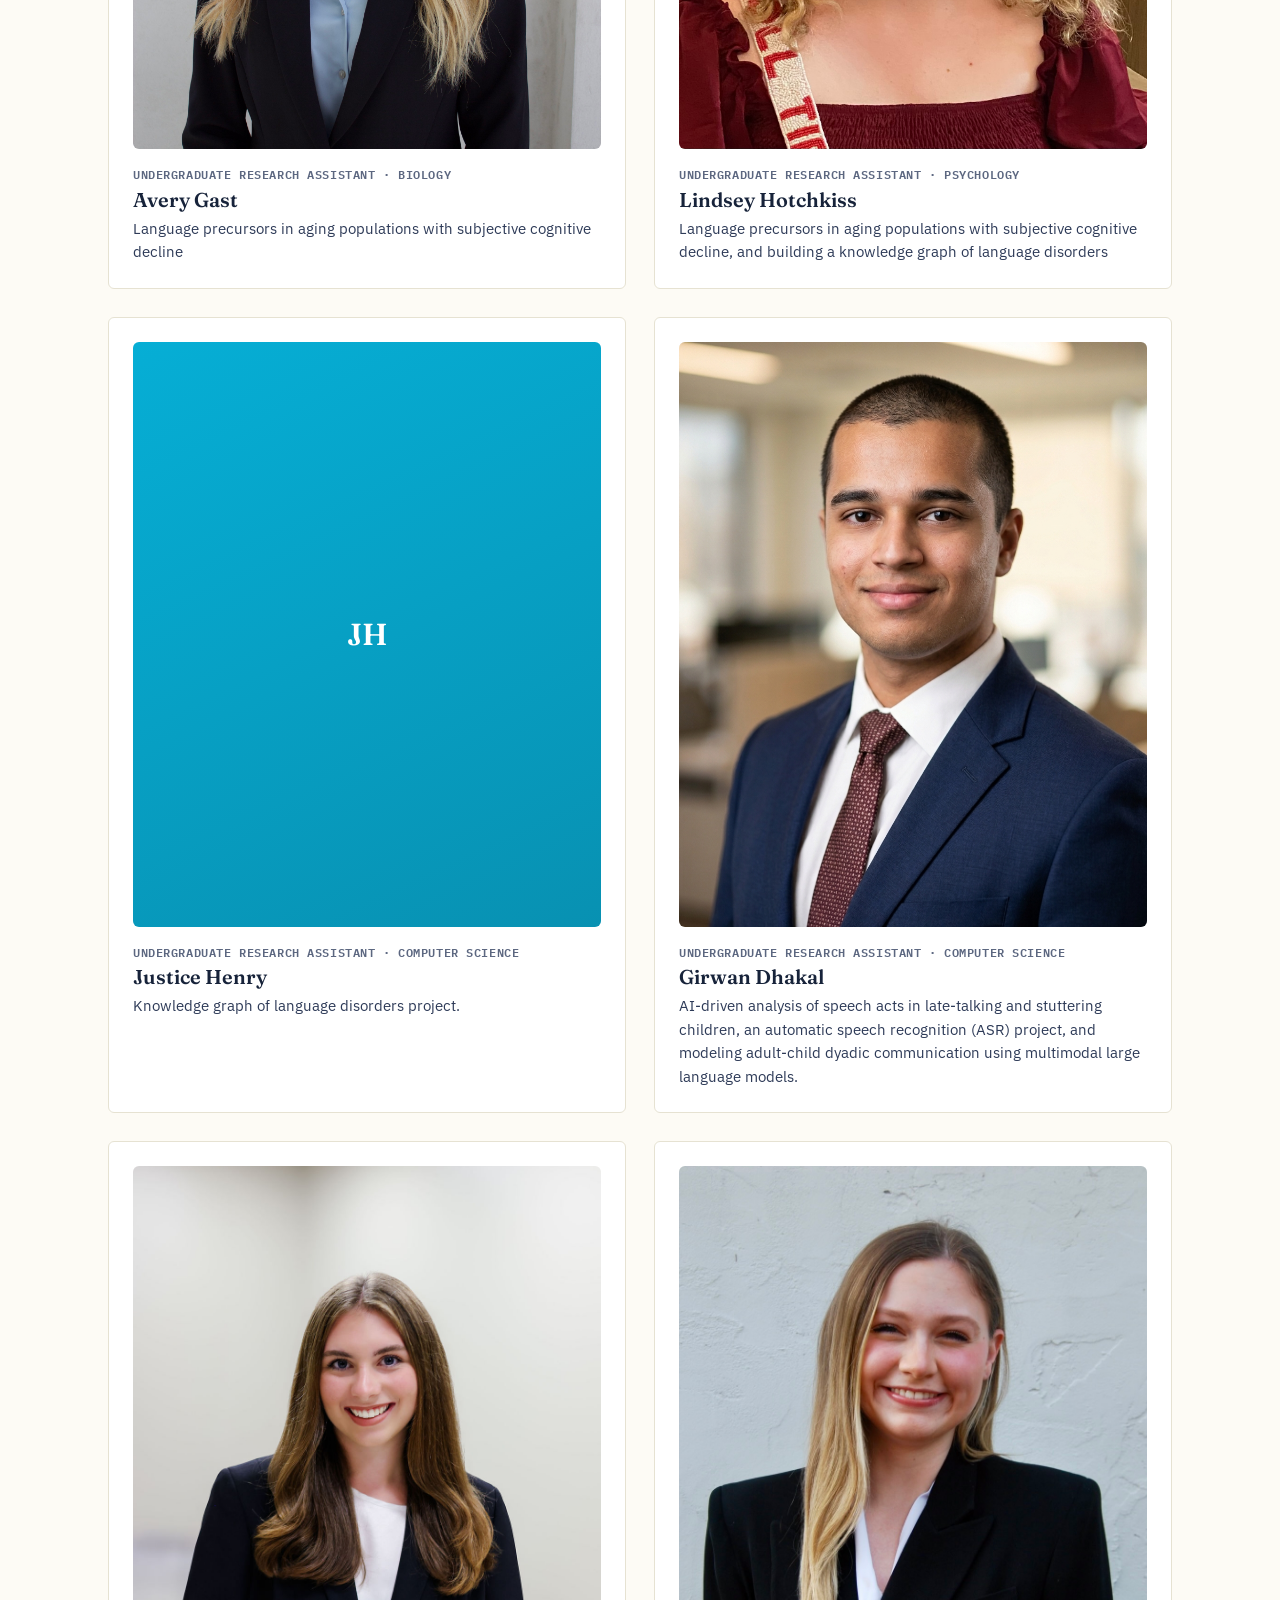
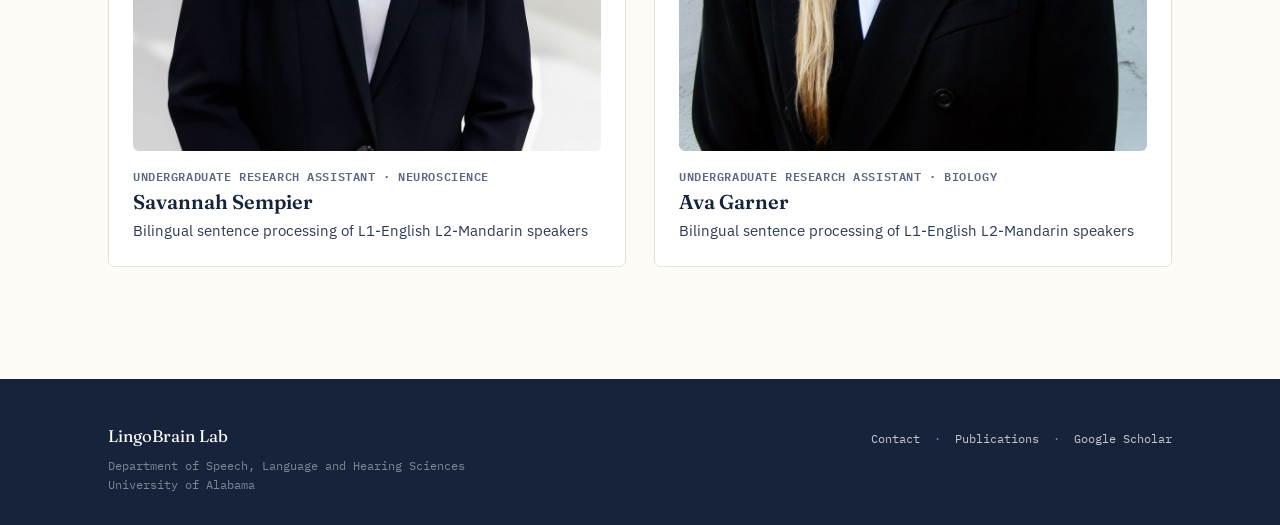
==== commit 2051d42f: "Update people.html" ====
--- a/people.html
+++ b/people.html
@@ -84,14 +84,13 @@
         <div class="team-card">
         <img src="Savannah Sempier.JPG" alt="Savannah Sempier" class="team-photo">
         <span class="role">Undergraduate Research Assistant · Neuroscience</span>
-        <h3>Lindsey Hotchkiss</h3>
+        <h3>Savannah Sempier</h3>
         <p>Bilingual sentence processing of L1-English L2-Mandarin speakers</p>
-      </div>
-      </div>
+       </div>
         <div class="team-card">
         <img src="Ava Garner.jpeg" alt="Ava Garner" class="team-photo">
         <span class="role">Undergraduate Research Assistant · Biology</span>
-        <h3>Lindsey Hotchkiss</h3>
+        <h3>Ava Garner</h3>
         <p>Bilingual sentence processing of L1-English L2-Mandarin speakers</p>
       </div>
     </div>
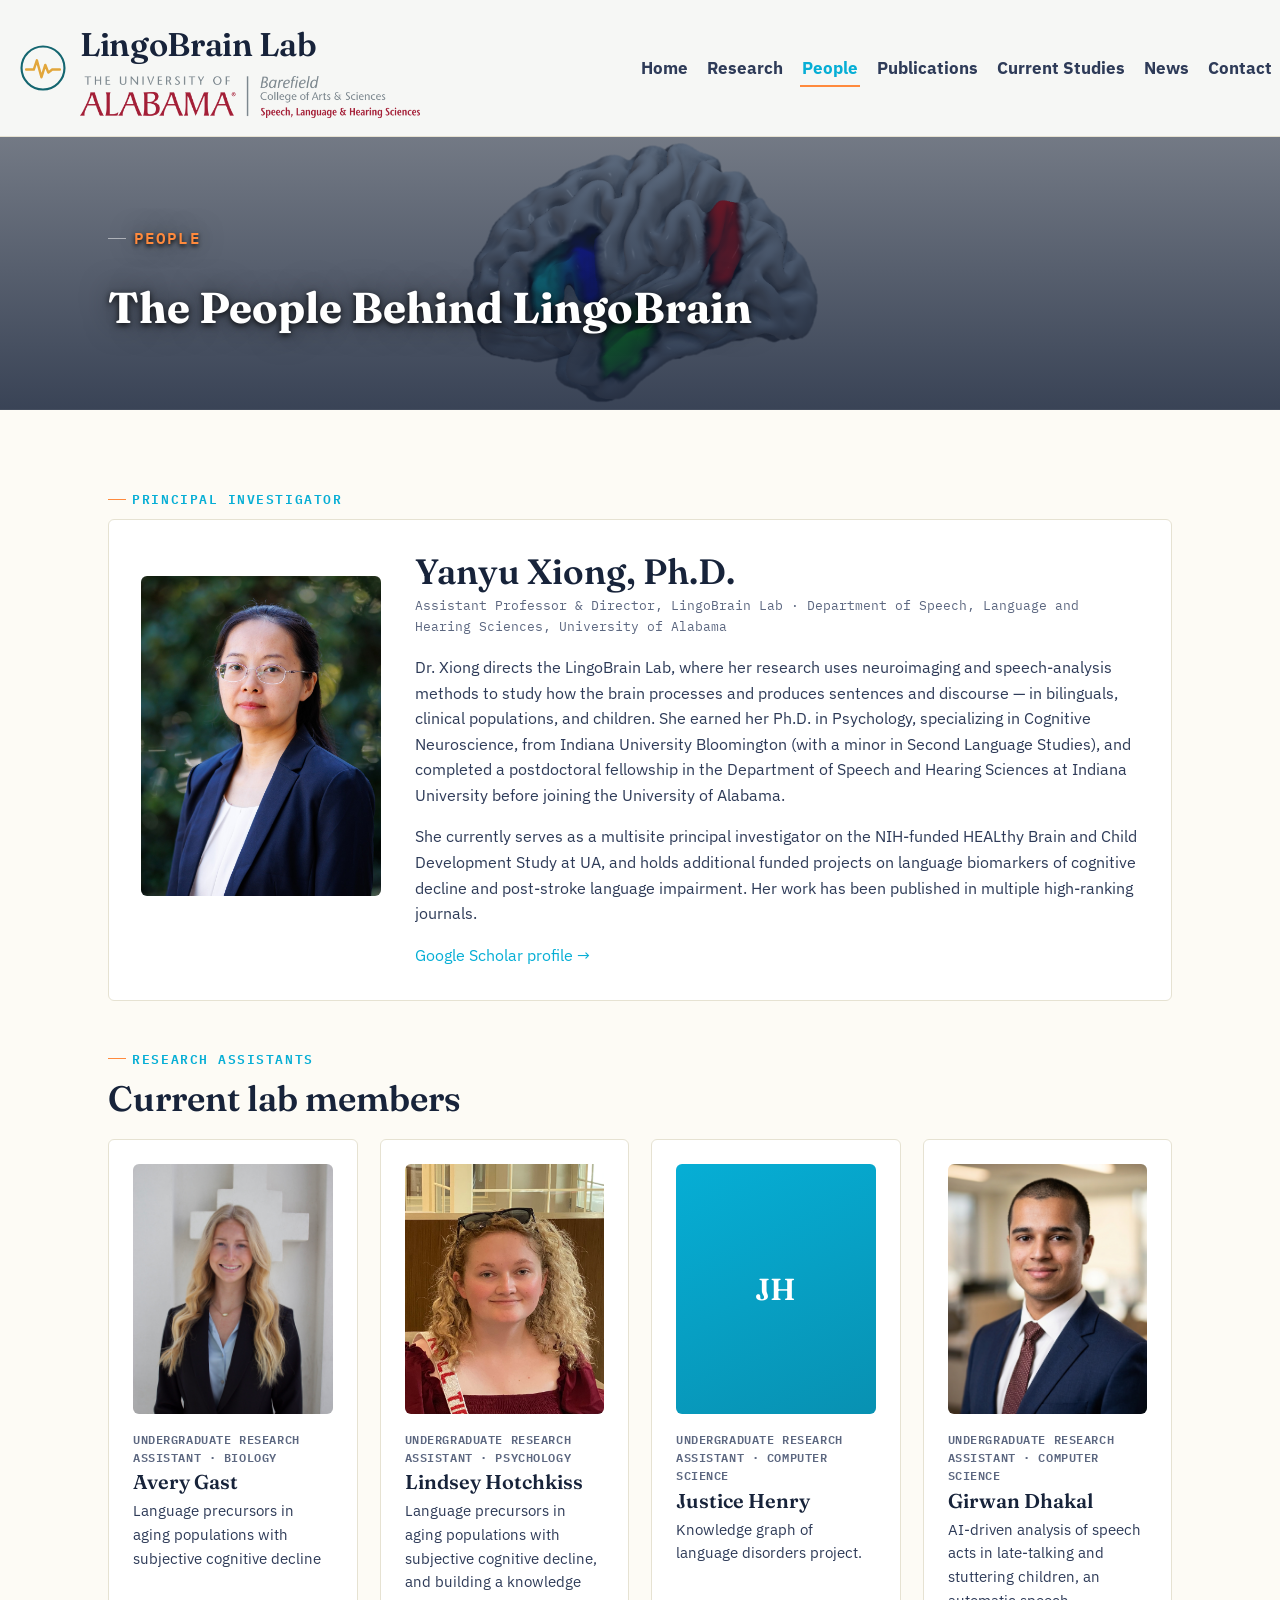
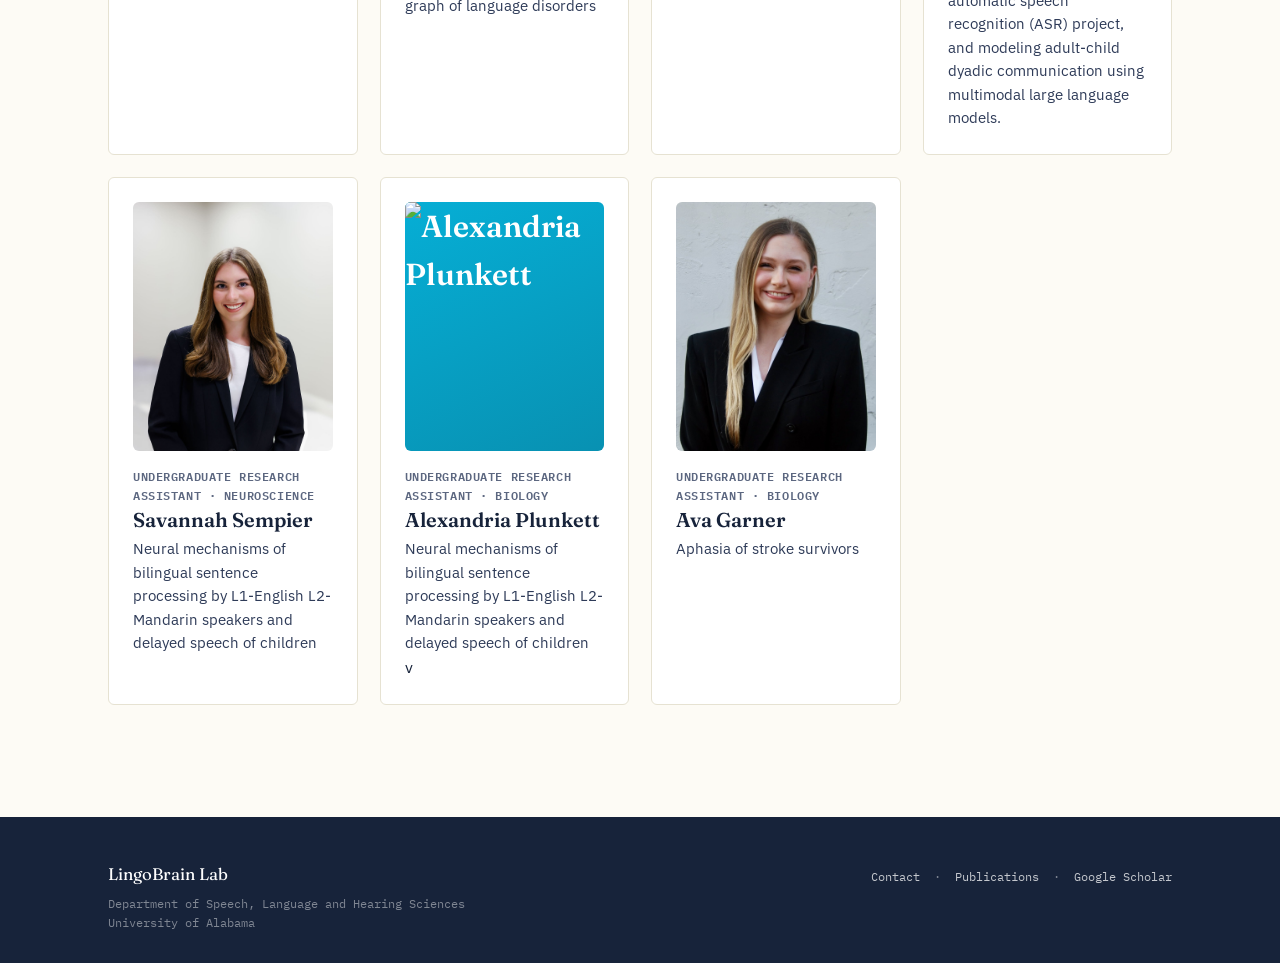
==== commit 1a86368d: "Update people.html" ====
--- a/people.html
+++ b/people.html
@@ -85,13 +85,19 @@
         <img src="Savannah Sempier.JPG" alt="Savannah Sempier" class="team-photo">
         <span class="role">Undergraduate Research Assistant · Neuroscience</span>
         <h3>Savannah Sempier</h3>
-        <p>Bilingual sentence processing of L1-English L2-Mandarin speakers</p>
+        <p>Neural mechanisms of bilingual sentence processing by L1-English L2-Mandarin speakers and delayed speech of children</p>
+       </div>
+        <div class="team-card">
+        <img src="name" alt="Alexandria Plunkett" class="team-photo">
+        <span class="role">Undergraduate Research Assistant · Biology</span>
+        <h3>Alexandria Plunkett</h3>
+        <p>Neural mechanisms of bilingual sentence processing by L1-English L2-Mandarin speakers and delayed speech of children</p>v
        </div>
         <div class="team-card">
         <img src="Ava Garner.jpeg" alt="Ava Garner" class="team-photo">
         <span class="role">Undergraduate Research Assistant · Biology</span>
         <h3>Ava Garner</h3>
-        <p>Bilingual sentence processing of L1-English L2-Mandarin speakers</p>
+        <p>Aphasia of stroke survivors</p>
       </div>
     </div>
   </div>
--- a/style.css
+++ b/style.css
@@ -312,7 +312,10 @@
 
 /* People */
 .team-grid{
-  display:grid; grid-template-columns: repeat(2, 1fr); gap: 28px; margin-top: 20px;
+  display:grid; grid-template-columns: repeat(4, 1fr); gap: 22px; margin-top: 20px;
+}
+@media (max-width: 900px){
+  .team-grid{ grid-template-columns: repeat(2, 1fr); }
 }
 .team-card{
   background: var(--panel); border:1px solid var(--line); border-radius: var(--radius);
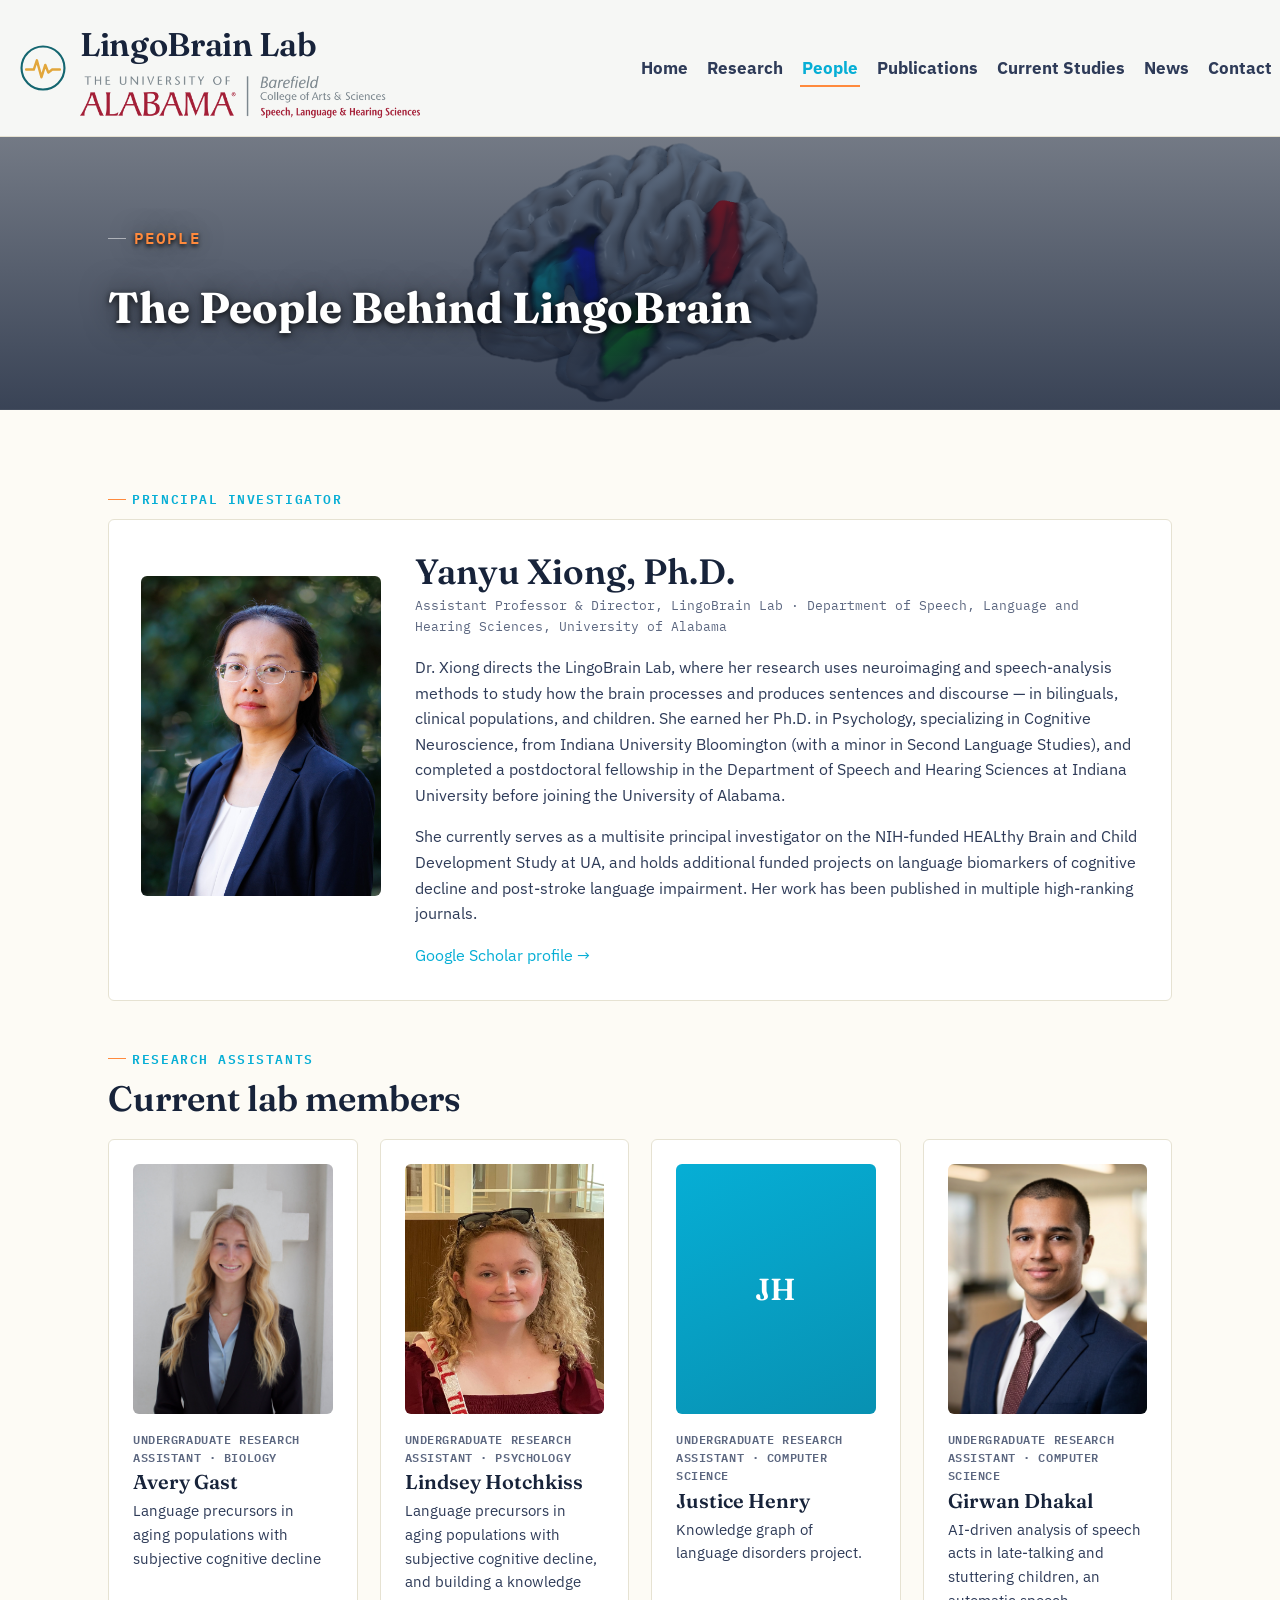
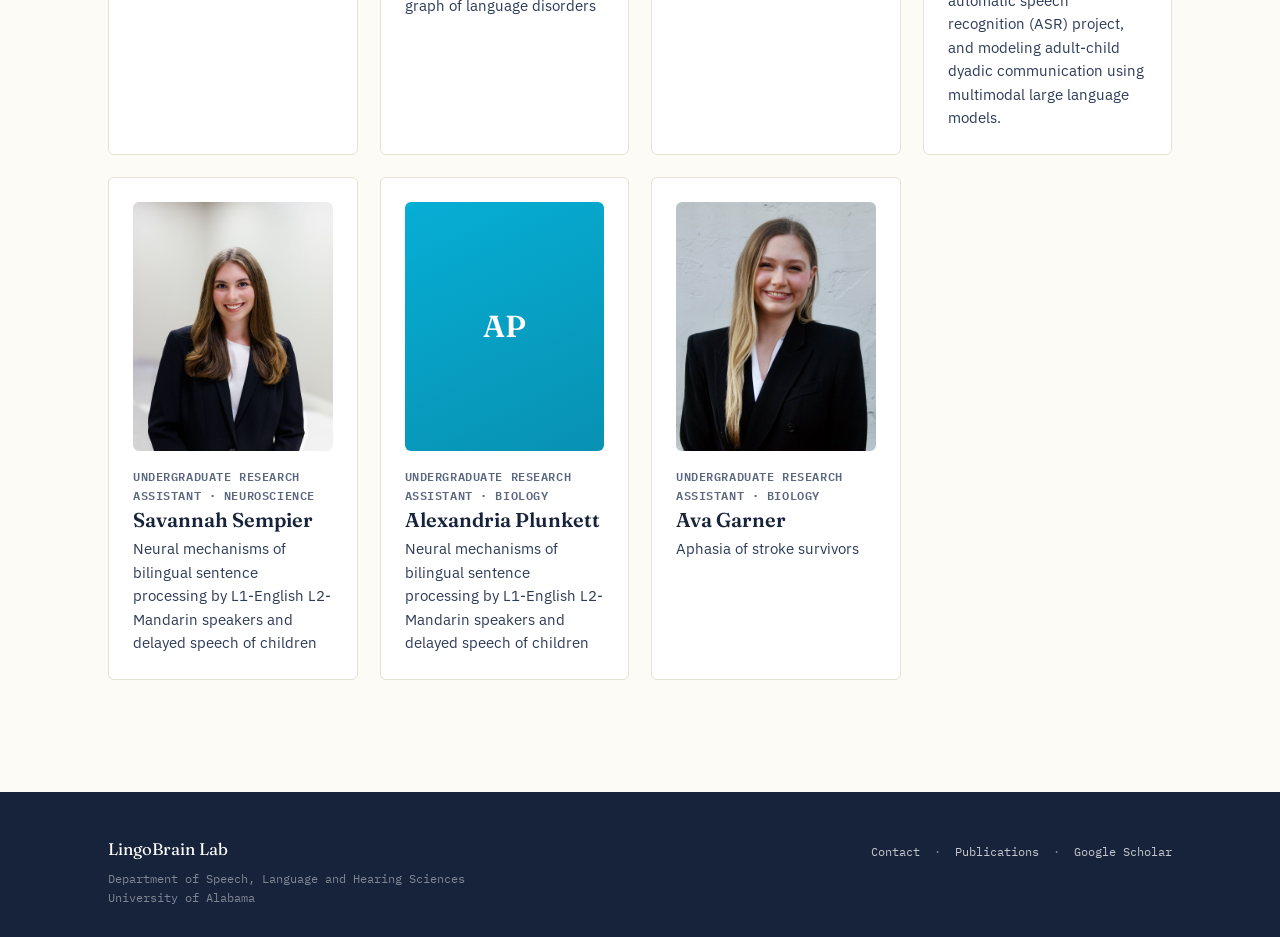
==== commit 06689eb9: "Add files via upload" ====
--- a/people.html
+++ b/people.html
@@ -81,19 +81,19 @@
         <h3>Girwan Dhakal</h3>
         <p>AI-driven analysis of speech acts in late-talking and stuttering children, an automatic speech recognition (ASR) project, and modeling adult-child dyadic communication using multimodal large language models.</p>
       </div>
-        <div class="team-card">
+      <div class="team-card">
         <img src="Savannah Sempier.JPG" alt="Savannah Sempier" class="team-photo">
         <span class="role">Undergraduate Research Assistant · Neuroscience</span>
         <h3>Savannah Sempier</h3>
         <p>Neural mechanisms of bilingual sentence processing by L1-English L2-Mandarin speakers and delayed speech of children</p>
-       </div>
-        <div class="team-card">
-        <img src="name" alt="Alexandria Plunkett" class="team-photo">
+      </div>
+      <div class="team-card">
+        <div class="team-photo">AP</div>
         <span class="role">Undergraduate Research Assistant · Biology</span>
         <h3>Alexandria Plunkett</h3>
-        <p>Neural mechanisms of bilingual sentence processing by L1-English L2-Mandarin speakers and delayed speech of children</p>v
-       </div>
-        <div class="team-card">
+        <p>Neural mechanisms of bilingual sentence processing by L1-English L2-Mandarin speakers and delayed speech of children</p>
+      </div>
+      <div class="team-card">
         <img src="Ava Garner.jpeg" alt="Ava Garner" class="team-photo">
         <span class="role">Undergraduate Research Assistant · Biology</span>
         <h3>Ava Garner</h3>
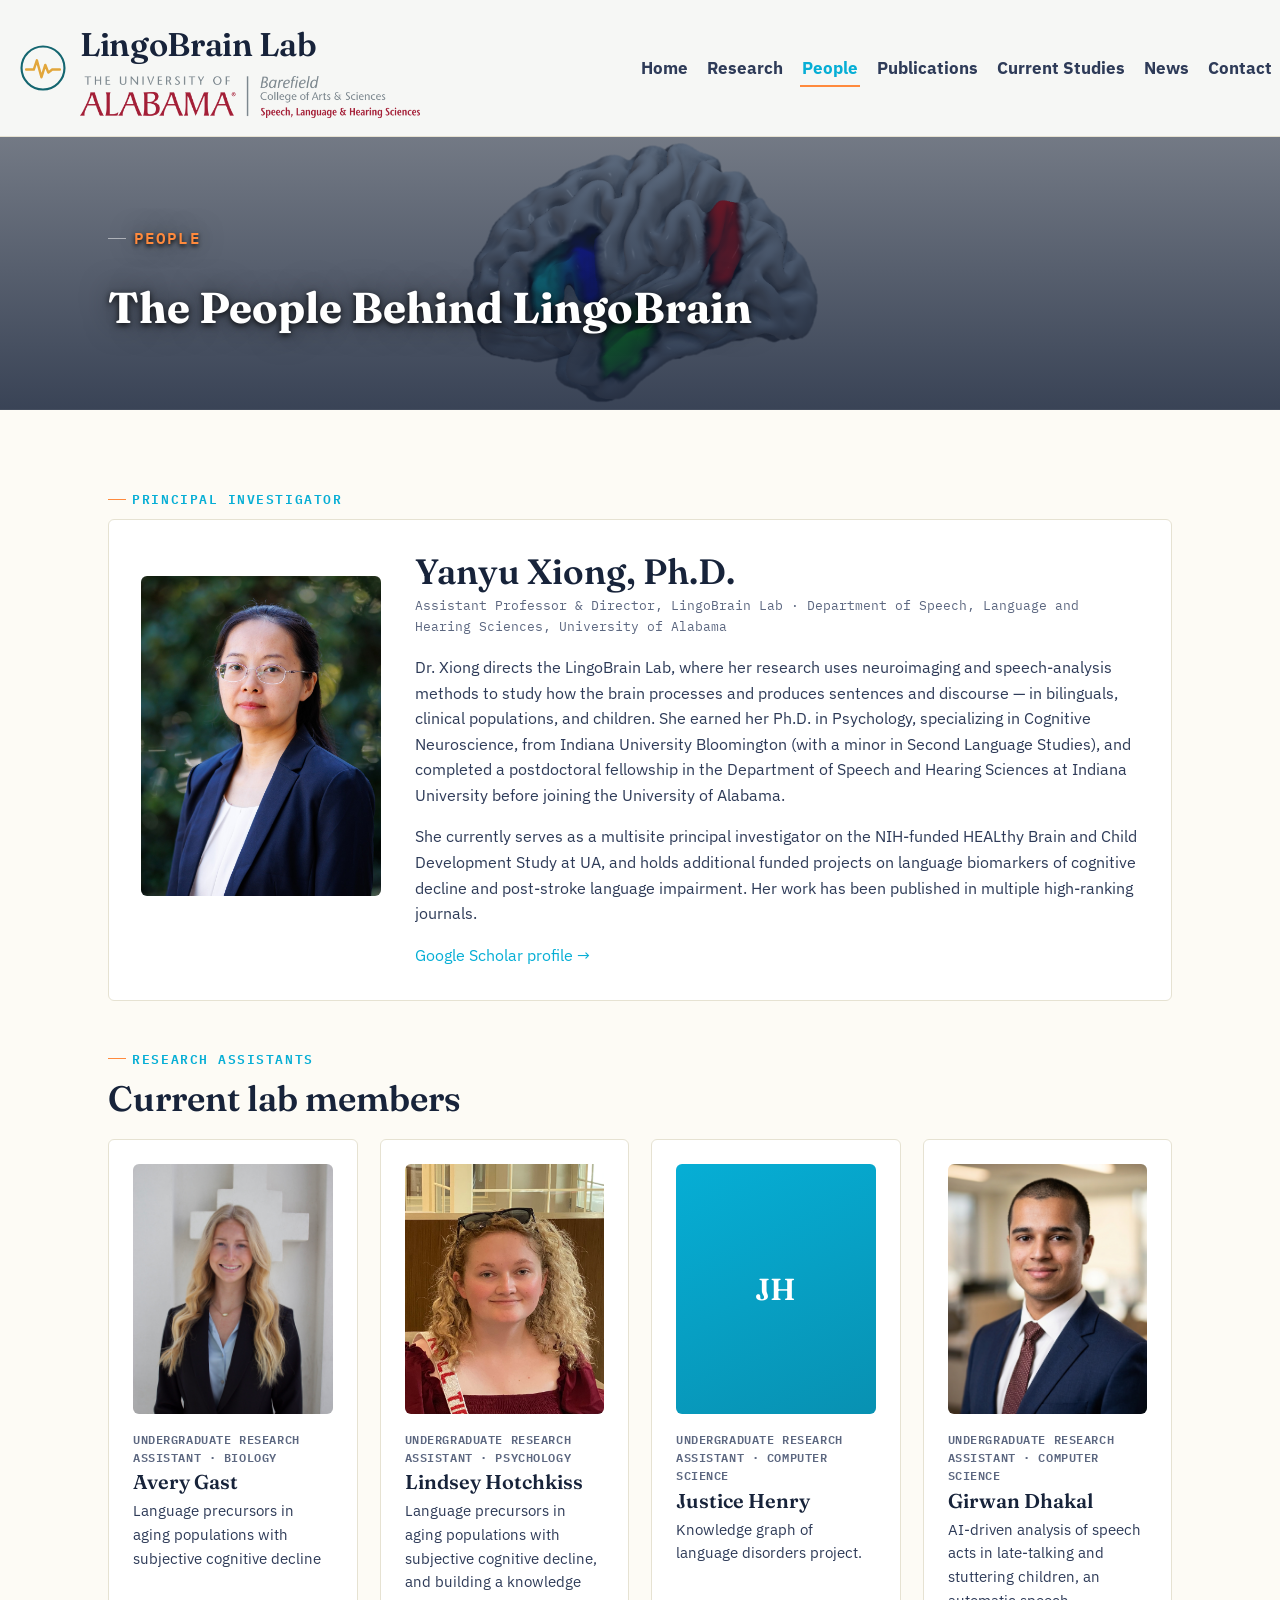
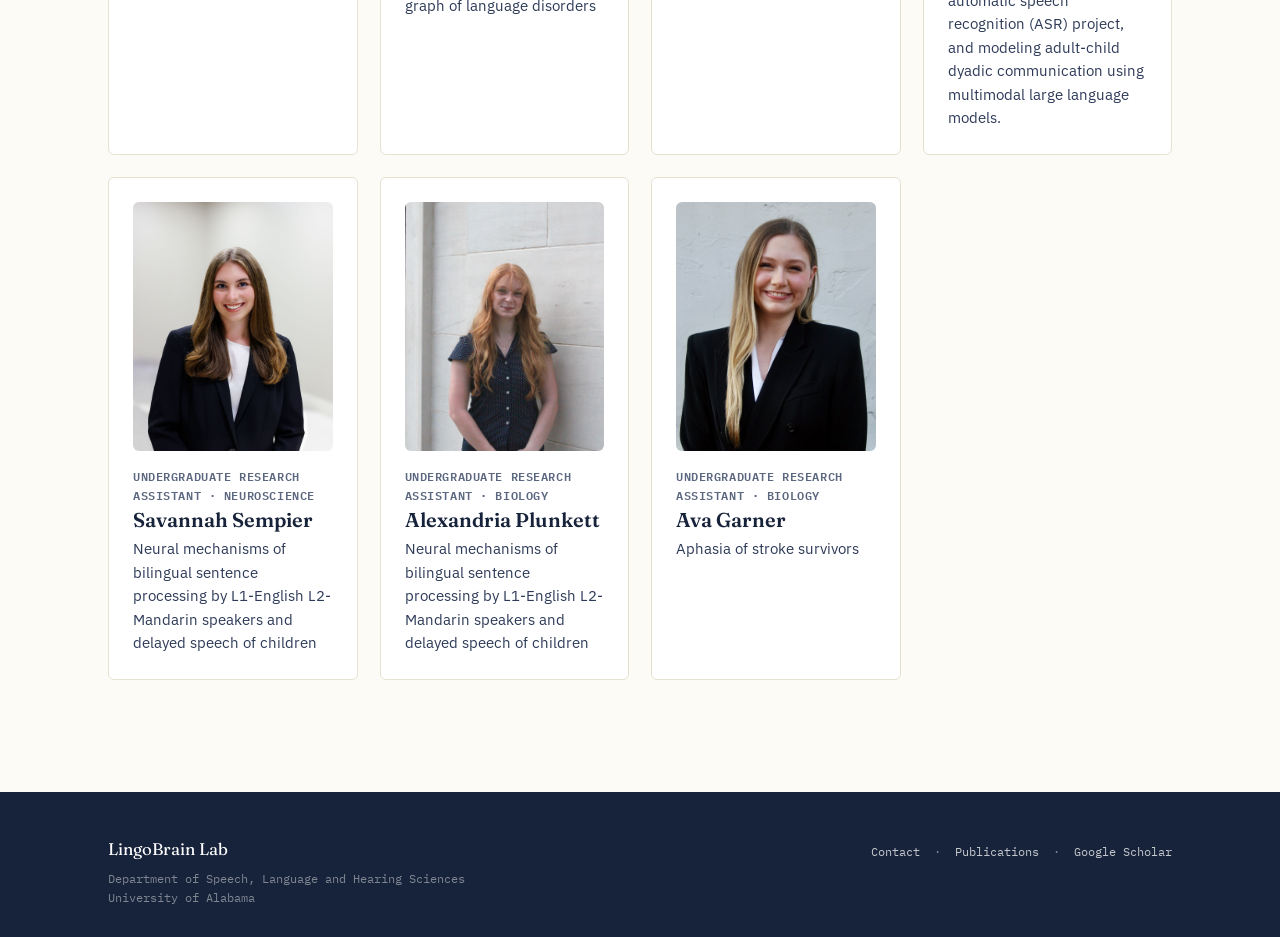
==== commit 3f3d66d0: "Update people.html" ====
--- a/people.html
+++ b/people.html
@@ -88,7 +88,7 @@
         <p>Neural mechanisms of bilingual sentence processing by L1-English L2-Mandarin speakers and delayed speech of children</p>
       </div>
       <div class="team-card">
-        <div class="team-photo">AP</div>
+         <img src="Alexandria Plunkett.JPEG" alt="Alexandria Plunkett" class="team-photo">
         <span class="role">Undergraduate Research Assistant · Biology</span>
         <h3>Alexandria Plunkett</h3>
         <p>Neural mechanisms of bilingual sentence processing by L1-English L2-Mandarin speakers and delayed speech of children</p>
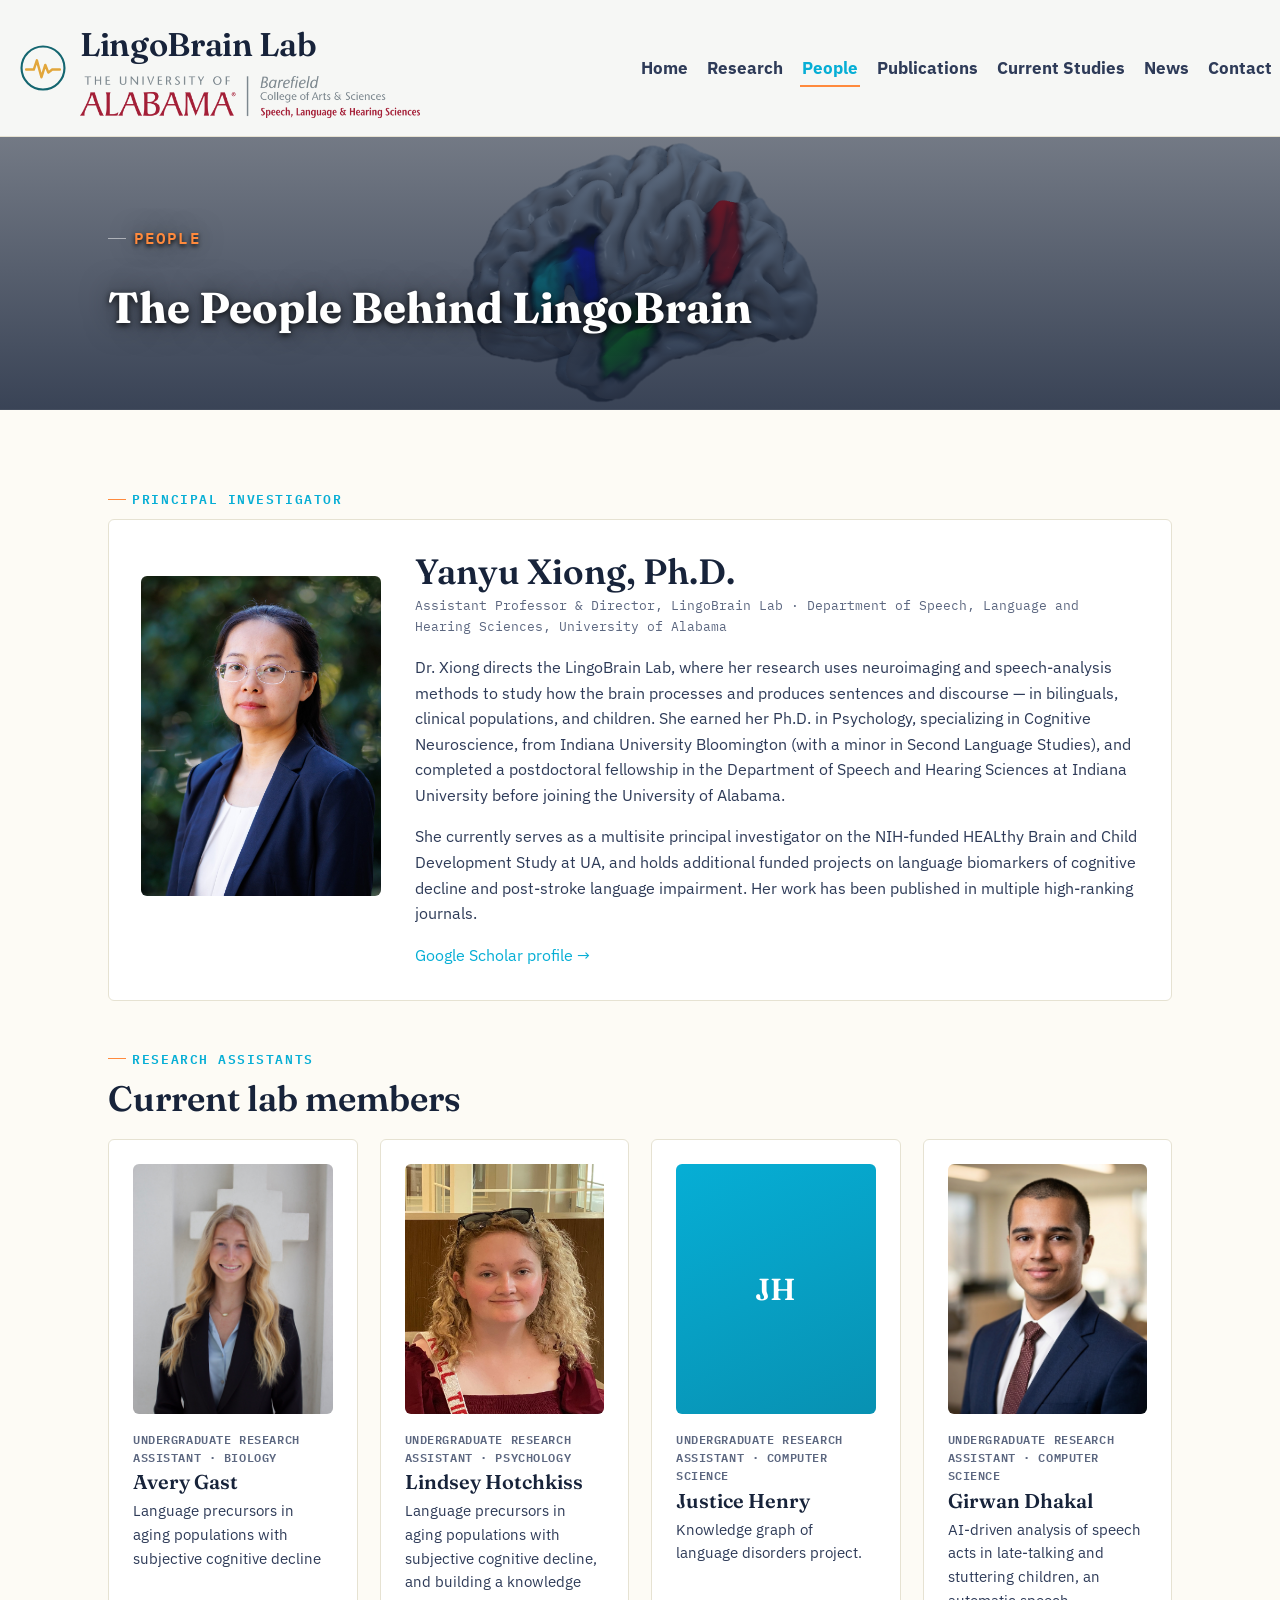
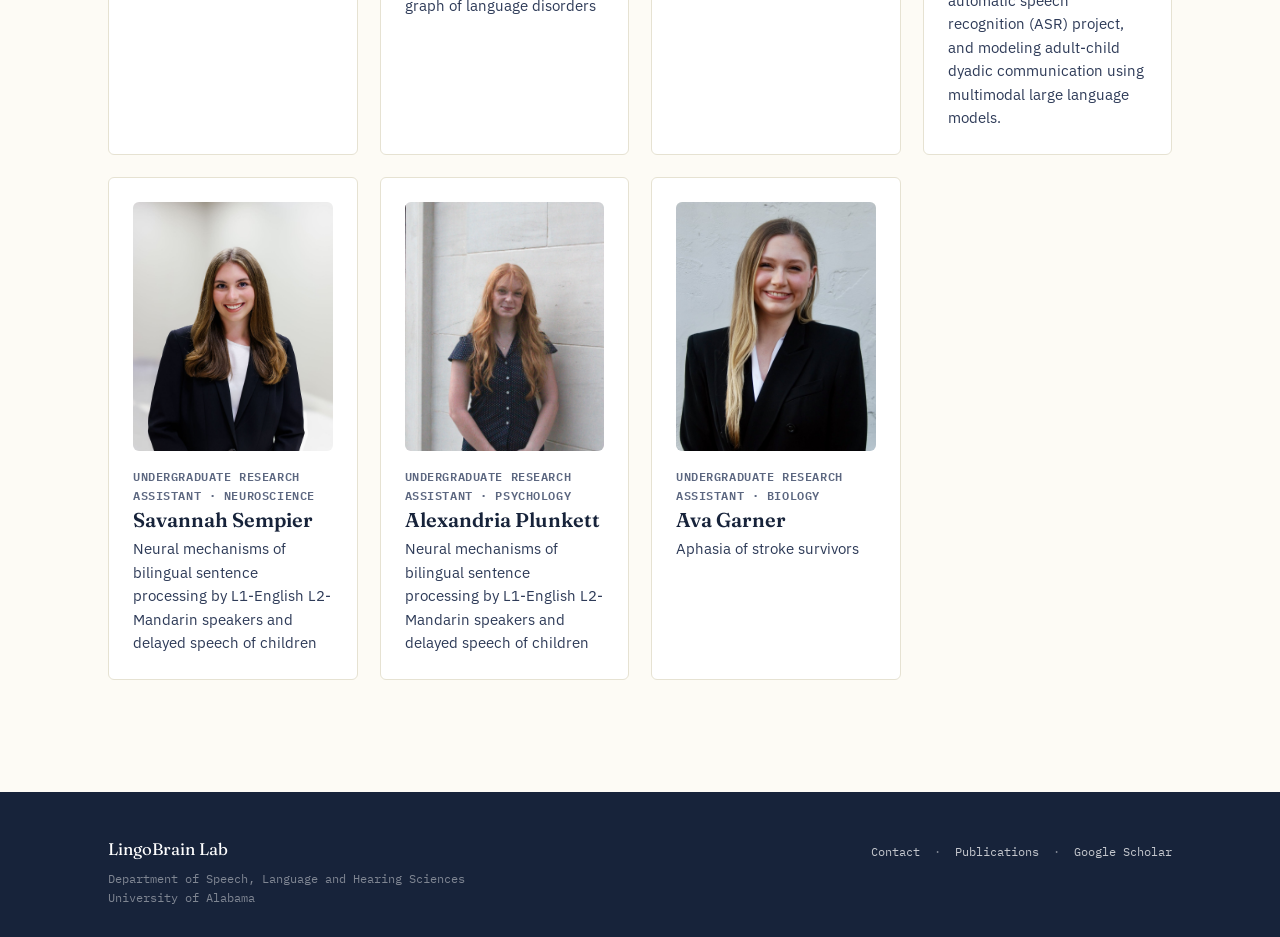
==== commit 8fff5f46: "Update people.html" ====
--- a/people.html
+++ b/people.html
@@ -89,7 +89,7 @@
       </div>
       <div class="team-card">
          <img src="Alexandria Plunkett.JPEG" alt="Alexandria Plunkett" class="team-photo">
-        <span class="role">Undergraduate Research Assistant · Biology</span>
+        <span class="role">Undergraduate Research Assistant · Psychology</span>
         <h3>Alexandria Plunkett</h3>
         <p>Neural mechanisms of bilingual sentence processing by L1-English L2-Mandarin speakers and delayed speech of children</p>
       </div>
